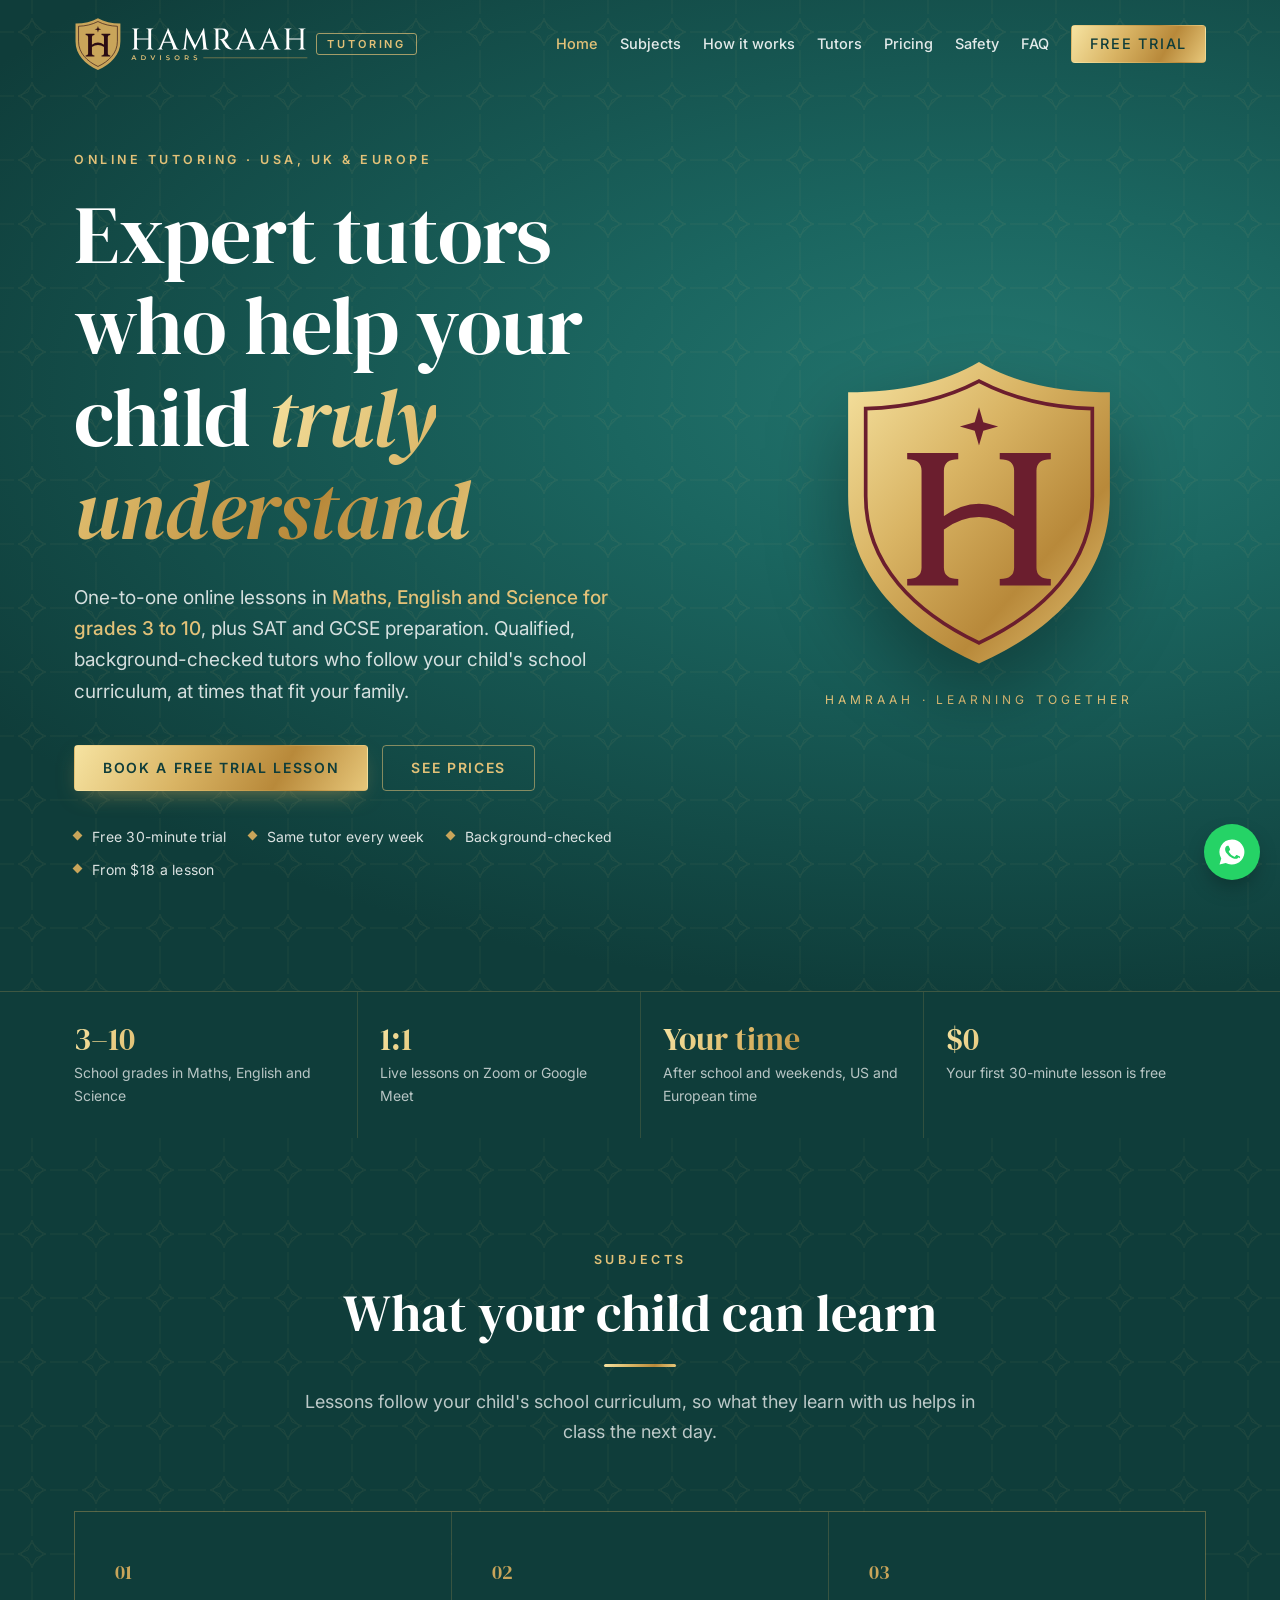
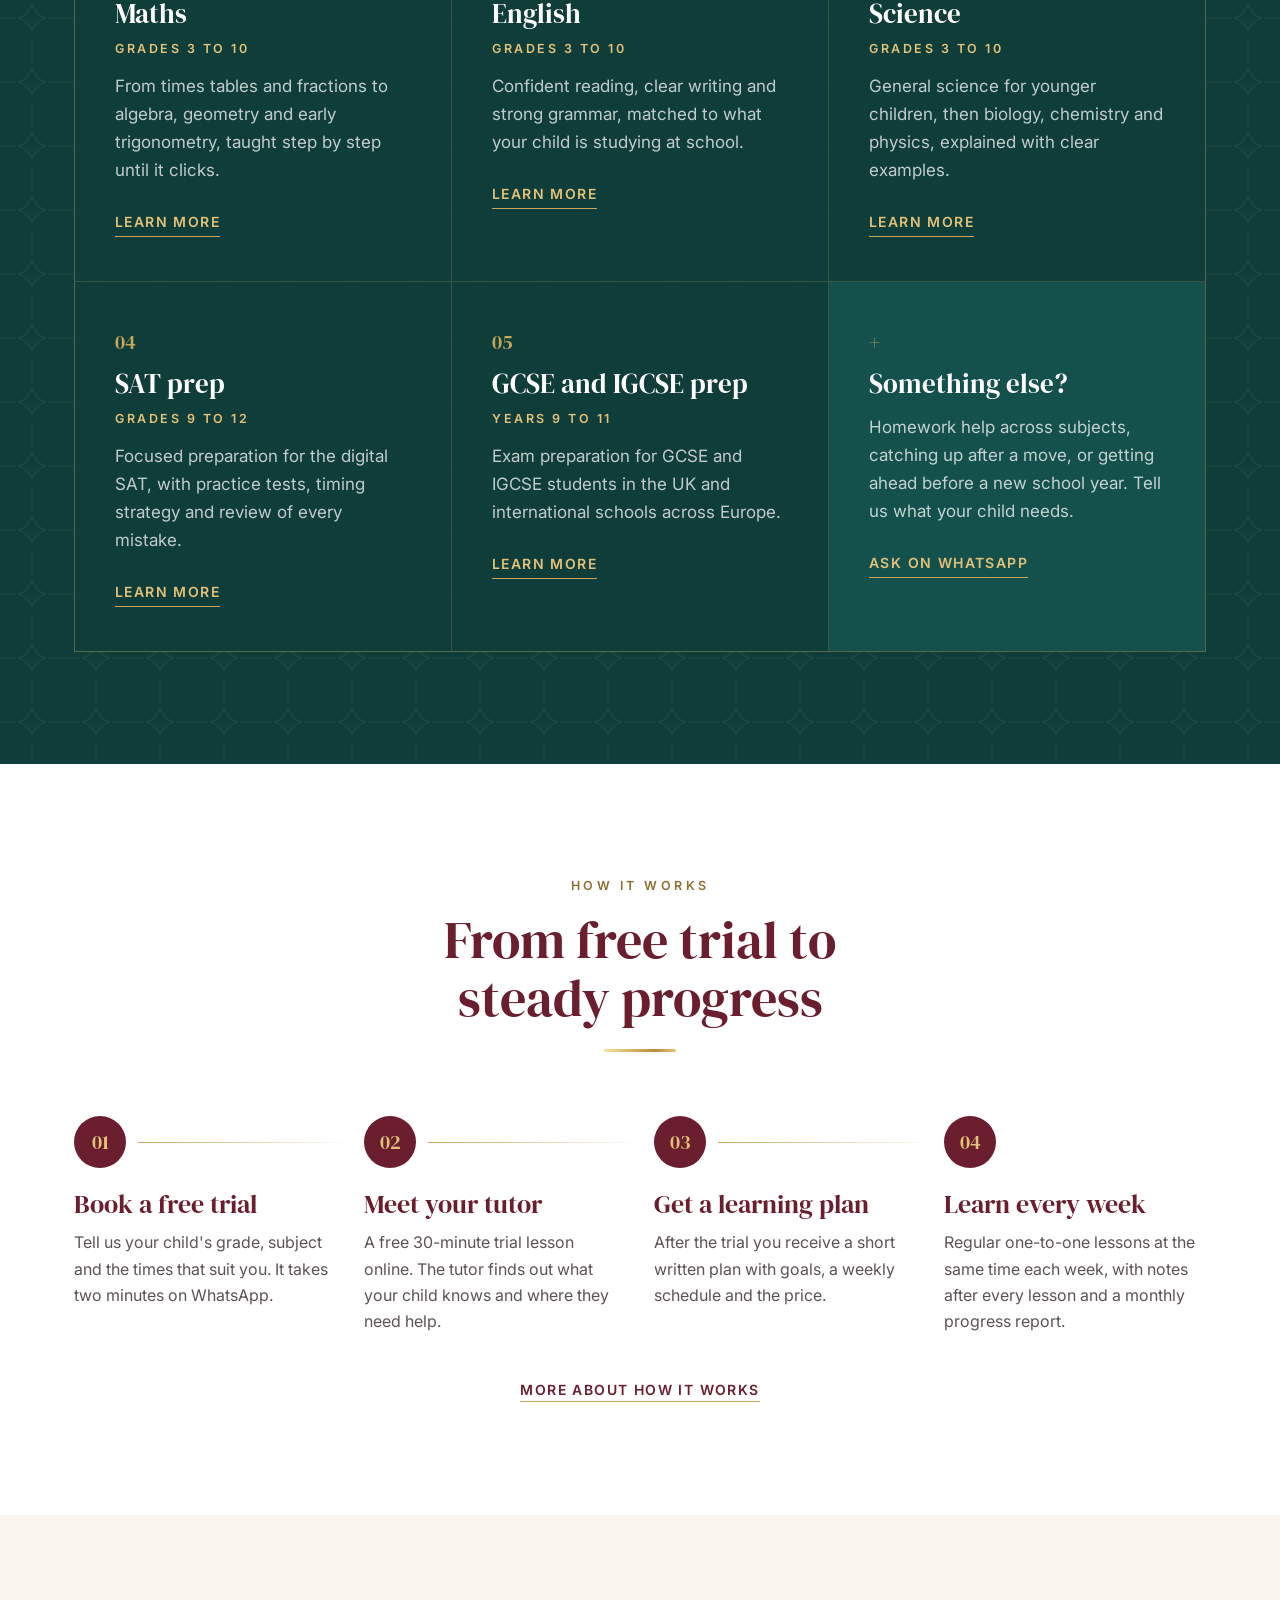
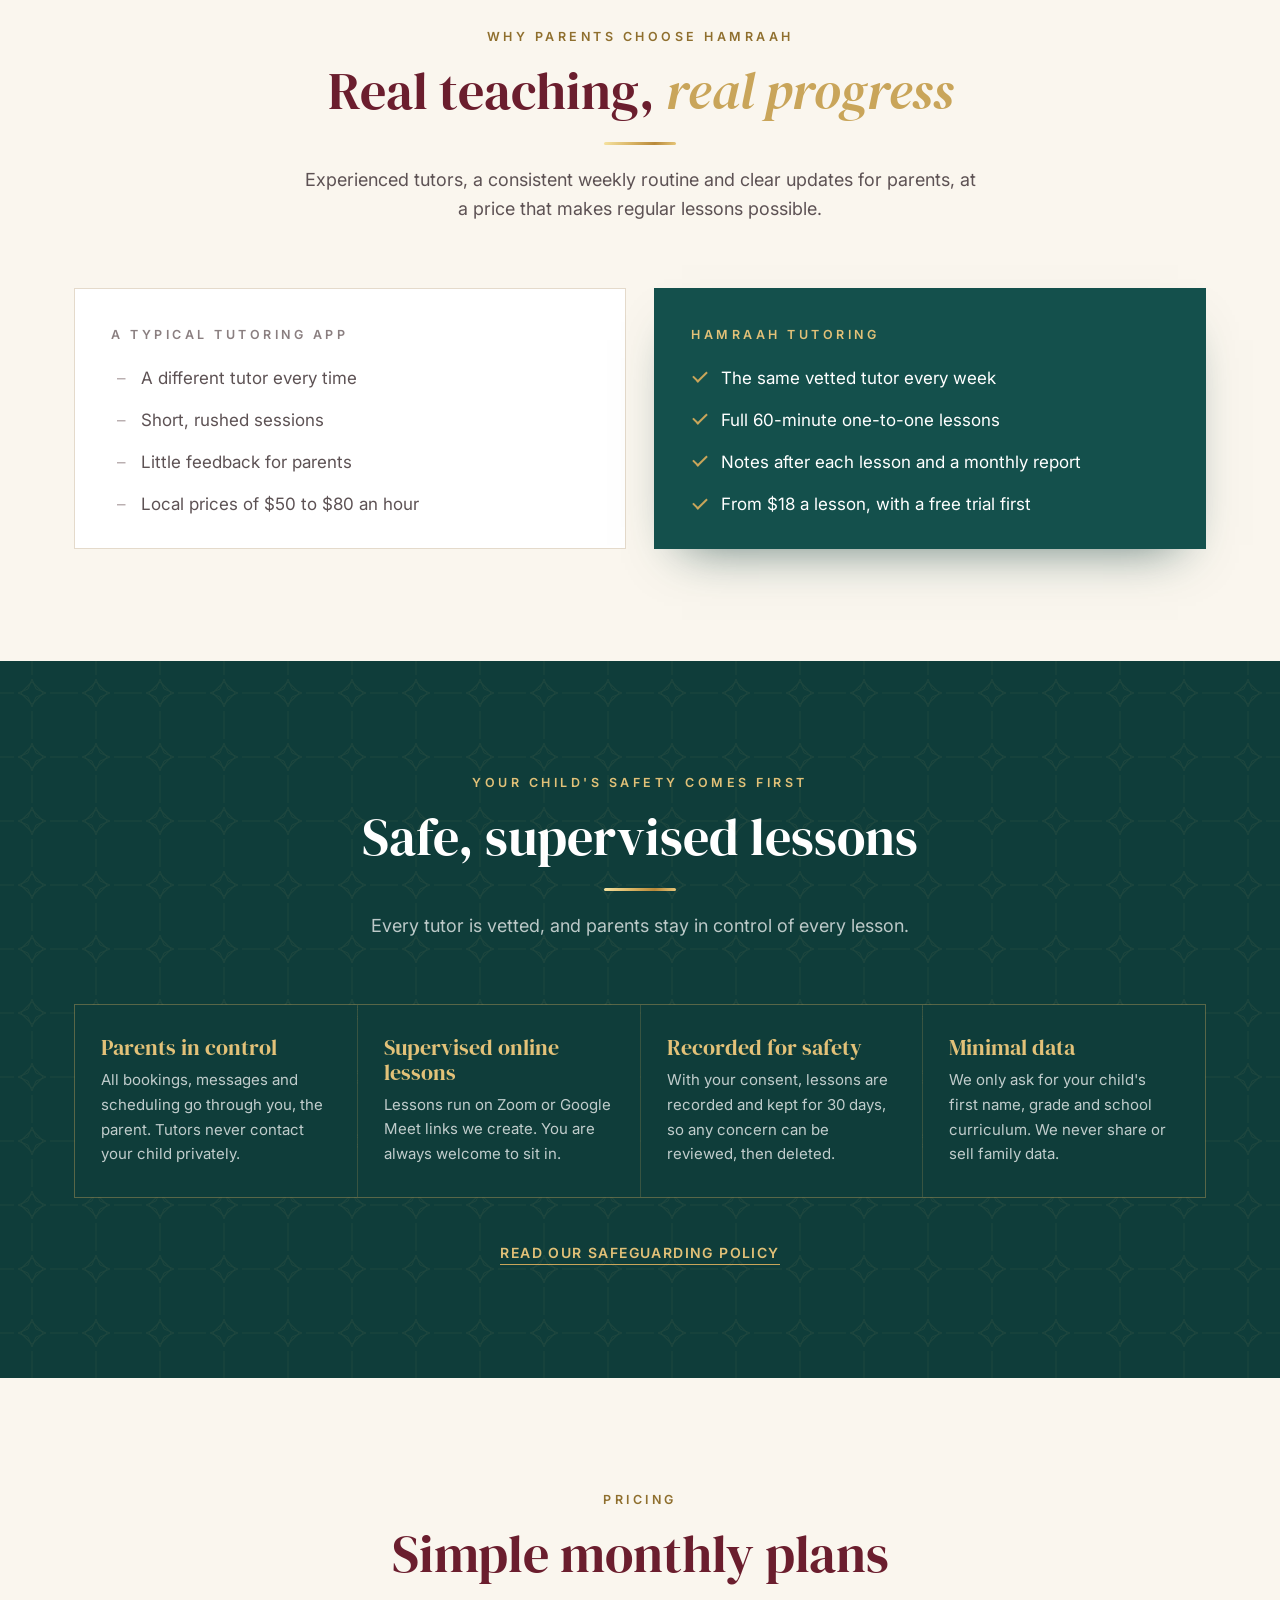
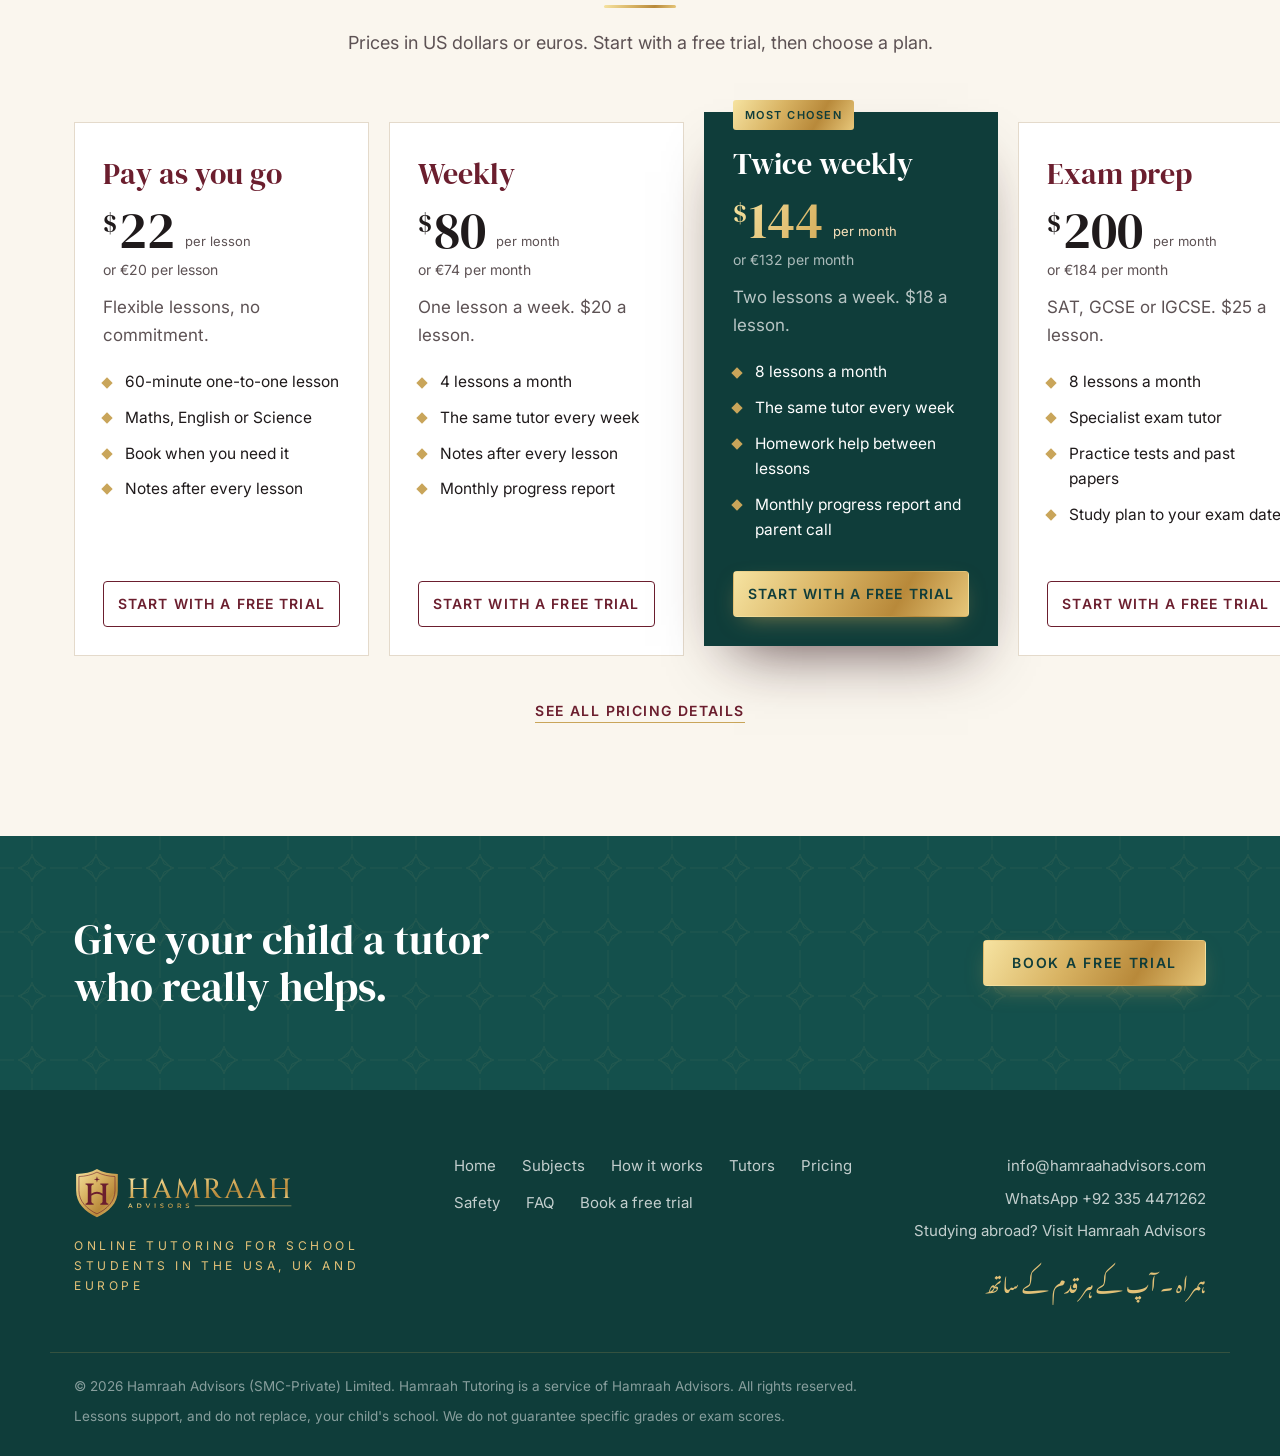
==== index.html @ 9ebbfc34 "Hamraah Tutoring website: first version Eight pages (home, subjects, how it works, tutors, pricing, " ====
<!doctype html>
<html lang="en">
<head>
  <meta charset="utf-8">
  <meta name="viewport" content="width=device-width, initial-scale=1">
  <title>Online Maths, English &amp; Science Tutors | Hamraah Tutoring</title>
  <meta name="description" content="One-to-one online tutoring for grades 3 to 10 in the USA, UK and Europe, plus SAT and GCSE prep. Vetted tutors, lessons in your time zone, free trial.">
  <link rel="canonical" href="https://tutoring.hamraahadvisors.com/">
  <meta name="robots" content="index, follow, max-image-preview:large">
  <meta name="theme-color" content="#0F3D3A">
  <link rel="icon" href="/assets/favicon.svg" type="image/svg+xml">
  <link rel="icon" href="/assets/favicon-32.png" sizes="32x32" type="image/png">
  <link rel="apple-touch-icon" href="/assets/apple-touch-icon.png">
  <meta property="og:type" content="website">
  <meta property="og:site_name" content="Hamraah Tutoring">
  <meta property="og:locale" content="en_US">
  <meta property="og:url" content="https://tutoring.hamraahadvisors.com/">
  <meta property="og:title" content="Online Maths, English &amp; Science Tutors | Hamraah Tutoring">
  <meta property="og:description" content="One-to-one online tutoring for grades 3 to 10 in the USA, UK and Europe, plus SAT and GCSE prep. Vetted tutors, lessons in your time zone, free trial.">
  <meta property="og:image" content="https://tutoring.hamraahadvisors.com/assets/og-image.jpg">
  <meta property="og:image:width" content="1200">
  <meta property="og:image:height" content="630">
  <meta property="og:image:alt" content="Hamraah crest and logo">
  <meta name="twitter:card" content="summary_large_image">
  <meta name="twitter:title" content="Online Maths, English &amp; Science Tutors | Hamraah Tutoring">
  <meta name="twitter:description" content="One-to-one online tutoring for grades 3 to 10 in the USA, UK and Europe, plus SAT and GCSE prep. Vetted tutors, lessons in your time zone, free trial.">
  <meta name="twitter:image" content="https://tutoring.hamraahadvisors.com/assets/og-image.jpg">
  <link rel="preconnect" href="https://fonts.googleapis.com">
  <link rel="preconnect" href="https://fonts.gstatic.com" crossorigin>
  <link href="https://fonts.googleapis.com/css2?family=DM+Serif+Display:ital@0;1&family=Inter:wght@400;500;600&family=Noto+Nastaliq+Urdu:wght@500&display=swap" rel="stylesheet">
  <link rel="stylesheet" href="/styles.css">
  <script type="application/ld+json">
{
 "@context": "https://schema.org",
 "@graph": [
  {
   "@type": "EducationalOrganization",
   "@id": "https://tutoring.hamraahadvisors.com/#organization",
   "name": "Hamraah Tutoring",
   "legalName": "Hamraah Advisors (SMC-Private) Limited",
   "url": "https://tutoring.hamraahadvisors.com/",
   "parentOrganization": {
    "@type": "EducationalOrganization",
    "name": "Hamraah Advisors",
    "url": "https://www.hamraahadvisors.com/"
   },
   "logo": "https://tutoring.hamraahadvisors.com/assets/logo/hamraah-crest-full-colour.png",
   "image": "https://tutoring.hamraahadvisors.com/assets/og-image.jpg",
   "email": "info@hamraahadvisors.com",
   "description": "Online one-to-one tutoring in Maths, English and Science for school students in the USA, UK and Europe, grades 3 to 10, plus SAT and GCSE preparation, with vetted tutors from Pakistan.",
   "areaServed": [
    {
     "@type": "Country",
     "name": "United States"
    },
    {
     "@type": "Country",
     "name": "United Kingdom"
    },
    {
     "@type": "Place",
     "name": "Europe"
    }
   ],
   "knowsAbout": [
    "Online tutoring",
    "Maths tutoring",
    "English tutoring",
    "Science tutoring",
    "SAT preparation",
    "GCSE preparation"
   ]
  },
  {
   "@type": "WebSite",
   "@id": "https://tutoring.hamraahadvisors.com/#website",
   "url": "https://tutoring.hamraahadvisors.com/",
   "name": "Hamraah Tutoring",
   "publisher": {
    "@id": "https://tutoring.hamraahadvisors.com/#organization"
   },
   "inLanguage": "en"
  }
 ]
}
  </script>
</head>
<body class="tutoring">
  <a class="skip" href="#main">Skip to content</a>
  <header class="site-header" id="top">
    <div class="wrap header-inner">
      <a class="brand" href="/" aria-label="Hamraah Tutoring home">
        <img class="brand-light" src="/assets/logo/hamraah-horizontal-full-colour.svg" alt="Hamraah" width="729" height="230">
        <img class="brand-dark" src="/assets/logo/hamraah-horizontal-reversed.svg" alt="" width="729" height="230" aria-hidden="true">
        <span class="sub-brand">Tutoring</span>
      </a>
      <button class="nav-toggle" aria-expanded="false" aria-controls="nav" aria-label="Open menu"><span></span><span></span><span></span></button>
      <nav class="nav" id="nav" aria-label="Main"><a href="/" aria-current="page">Home</a><a href="/subjects">Subjects</a><a href="/how-it-works">How it works</a><a href="/tutors">Tutors</a><a href="/pricing">Pricing</a><a href="/safeguarding">Safety</a><a href="/faq">FAQ</a><a class="btn btn-small" href="/book">Free trial</a></nav>
    </div>
  </header>
  <main id="main">
<section class="hero"><div class="pattern" aria-hidden="true"></div>
<div class="wrap hero-inner"><div class="hero-copy">
<p class="eyebrow">Online tutoring · USA, UK &amp; Europe</p>
<h1>Expert tutors who help your child <em>truly understand</em></h1>
<p class="lede">One-to-one online lessons in <strong>Maths, English and Science for grades 3 to 10</strong>, plus SAT and GCSE preparation. Qualified, background-checked tutors who follow your child's school curriculum, at times that fit your family.</p>
<div class="hero-cta"><a class="btn btn-gold" href="/book">Book a free trial lesson</a><a class="btn btn-ghost" href="/pricing">See prices</a></div>
<ul class="hero-badges"><li>Free 30-minute trial</li><li>Same tutor every week</li><li>Background-checked</li><li>From $18 a lesson</li></ul>
</div><div class="hero-mark" aria-hidden="true"><img src="/assets/logo/hamraah-crest-gold-foil.svg" alt="" width="500" height="500"><p class="tagline">Hamraah · learning together</p></div></div></section>
<section class="strip" aria-label="Highlights"><div class="wrap strip-inner">
<div><span class="num">3–10</span><span class="lbl">School grades in Maths, English and Science</span></div>
<div><span class="num">1:1</span><span class="lbl">Live lessons on Zoom or Google Meet</span></div>
<div><span class="num">Your time</span><span class="lbl">After school and weekends, US and European time</span></div>
<div><span class="num">$0</span><span class="lbl">Your first 30-minute lesson is free</span></div>
</div></section>
<section class="section dark"><div class="pattern" aria-hidden="true"></div><div class="wrap"><div class="section-head"><p class="eyebrow">Subjects</p><h2>What your child can learn</h2><span class="rule"></span><p class="sub">Lessons follow your child's school curriculum, so what they learn with us helps in class the next day.</p></div><div class="services three"><article class="service" id="maths"><span class="idx">01</span><h3>Maths</h3><p class="level">Grades 3 to 10</p><p class="svc-intro">From times tables and fractions to algebra, geometry and early trigonometry, taught step by step until it clicks.</p><a class="more" href="/subjects#maths">Learn more</a></article><article class="service" id="english"><span class="idx">02</span><h3>English</h3><p class="level">Grades 3 to 10</p><p class="svc-intro">Confident reading, clear writing and strong grammar, matched to what your child is studying at school.</p><a class="more" href="/subjects#english">Learn more</a></article><article class="service" id="science"><span class="idx">03</span><h3>Science</h3><p class="level">Grades 3 to 10</p><p class="svc-intro">General science for younger children, then biology, chemistry and physics, explained with clear examples.</p><a class="more" href="/subjects#science">Learn more</a></article><article class="service" id="sat"><span class="idx">04</span><h3>SAT prep</h3><p class="level">Grades 9 to 12</p><p class="svc-intro">Focused preparation for the digital SAT, with practice tests, timing strategy and review of every mistake.</p><a class="more" href="/subjects#sat">Learn more</a></article><article class="service" id="gcse"><span class="idx">05</span><h3>GCSE and IGCSE prep</h3><p class="level">Years 9 to 11</p><p class="svc-intro">Exam preparation for GCSE and IGCSE students in the UK and international schools across Europe.</p><a class="more" href="/subjects#gcse">Learn more</a></article><article class="service ask"><span class="idx">+</span><h3>Something else?</h3><p class="svc-intro">Homework help across subjects, catching up after a move, or getting ahead before a new school year. Tell us what your child needs.</p><a class="more" href="https://wa.me/923354471262" target="_blank" rel="noopener">Ask on WhatsApp</a></article></div></div></section>
<section class="section "><div class="wrap"><div class="section-head"><p class="eyebrow">How it works</p><h2>From free trial to steady progress</h2><span class="rule"></span></div><ol class="steps"><li><h3>Book a free trial</h3><p>Tell us your child&#x27;s grade, subject and the times that suit you. It takes two minutes on WhatsApp.</p></li><li><h3>Meet your tutor</h3><p>A free 30-minute trial lesson online. The tutor finds out what your child knows and where they need help.</p></li><li><h3>Get a learning plan</h3><p>After the trial you receive a short written plan with goals, a weekly schedule and the price.</p></li><li><h3>Learn every week</h3><p>Regular one-to-one lessons at the same time each week, with notes after every lesson and a monthly progress report.</p></li></ol><p class="center-link"><a href="/how-it-works">More about how it works</a></p></div></section>
<section class="section tint"><div class="wrap"><div class="section-head"><p class="eyebrow">Why parents choose Hamraah</p><h2>Real teaching, <em>real progress</em></h2><span class="rule"></span><p class="sub">Experienced tutors, a consistent weekly routine and clear updates for parents, at a price that makes regular lessons possible.</p></div><div class="compare">
  <div class="compare-col them"><p class="kicker">A typical tutoring app</p><ul>
    <li>A different tutor every time</li>
    <li>Short, rushed sessions</li>
    <li>Little feedback for parents</li>
    <li>Local prices of $50 to $80 an hour</li></ul></div>
  <div class="compare-col us"><p class="kicker">Hamraah Tutoring</p><ul>
    <li>The same vetted tutor every week</li>
    <li>Full 60-minute one-to-one lessons</li>
    <li>Notes after each lesson and a monthly report</li>
    <li>From $18 a lesson, with a free trial first</li></ul></div>
</div></div></section>
<section class="section dark"><div class="pattern" aria-hidden="true"></div><div class="wrap"><div class="section-head"><p class="eyebrow">Your child's safety comes first</p><h2>Safe, supervised lessons</h2><span class="rule"></span><p class="sub">Every tutor is vetted, and parents stay in control of every lesson.</p></div><div class="promises"><div><h3>Parents in control</h3><p>All bookings, messages and scheduling go through you, the parent. Tutors never contact your child privately.</p></div><div><h3>Supervised online lessons</h3><p>Lessons run on Zoom or Google Meet links we create. You are always welcome to sit in.</p></div><div><h3>Recorded for safety</h3><p>With your consent, lessons are recorded and kept for 30 days, so any concern can be reviewed, then deleted.</p></div><div><h3>Minimal data</h3><p>We only ask for your child&#x27;s first name, grade and school curriculum. We never share or sell family data.</p></div></div><p class="center-link"><a href="/safeguarding">Read our safeguarding policy</a></p></div></section>
<section class="section tint"><div class="wrap"><div class="section-head"><p class="eyebrow">Pricing</p><h2>Simple monthly plans</h2><span class="rule"></span><p class="sub">Prices in US dollars or euros. Start with a free trial, then choose a plan.</p></div><div class="packages"><article class="pkg"><h3>Pay as you go</h3><p class="amount"><span class="cur">$</span>22<span class="per">per lesson</span></p><p class="eur">or €20 per lesson</p><p class="pkg-lede">Flexible lessons, no commitment.</p><ul><li>60-minute one-to-one lesson</li><li>Maths, English or Science</li><li>Book when you need it</li><li>Notes after every lesson</li></ul><a class="btn btn-outline" href="/book?plan=Pay+as+you+go">Start with a free trial</a></article><article class="pkg"><h3>Weekly</h3><p class="amount"><span class="cur">$</span>80<span class="per">per month</span></p><p class="eur">or €74 per month</p><p class="pkg-lede">One lesson a week. $20 a lesson.</p><ul><li>4 lessons a month</li><li>The same tutor every week</li><li>Notes after every lesson</li><li>Monthly progress report</li></ul><a class="btn btn-outline" href="/book?plan=Weekly">Start with a free trial</a></article><article class="pkg featured"><span class="badge">Most chosen</span><h3>Twice weekly</h3><p class="amount"><span class="cur">$</span>144<span class="per">per month</span></p><p class="eur">or €132 per month</p><p class="pkg-lede">Two lessons a week. $18 a lesson.</p><ul><li>8 lessons a month</li><li>The same tutor every week</li><li>Homework help between lessons</li><li>Monthly progress report and parent call</li></ul><a class="btn btn-gold" href="/book?plan=Twice+weekly">Start with a free trial</a></article><article class="pkg"><h3>Exam prep</h3><p class="amount"><span class="cur">$</span>200<span class="per">per month</span></p><p class="eur">or €184 per month</p><p class="pkg-lede">SAT, GCSE or IGCSE. $25 a lesson.</p><ul><li>8 lessons a month</li><li>Specialist exam tutor</li><li>Practice tests and past papers</li><li>Study plan to your exam date</li></ul><a class="btn btn-outline" href="/book?plan=Exam+prep">Start with a free trial</a></article></div><p class="center-link"><a href="/pricing">See all pricing details</a></p></div></section>
<section class="band"><div class="pattern" aria-hidden="true"></div>
<div class="wrap band-inner"><h2>Give your child a tutor who really helps.</h2><a class="btn btn-gold" href="/book">Book a free trial</a></div></section>
  </main>
  <footer class="site-footer">
    <div class="wrap footer-inner">
      <div class="footer-brand">
        <img src="/assets/logo/hamraah-horizontal-gold-foil.svg" alt="Hamraah" width="729" height="230">
        <p>Online tutoring for school students in the USA, UK and Europe</p>
      </div>
      <nav class="footer-nav" aria-label="Footer"><a href="/" aria-current="page">Home</a><a href="/subjects">Subjects</a><a href="/how-it-works">How it works</a><a href="/tutors">Tutors</a><a href="/pricing">Pricing</a><a href="/safeguarding">Safety</a><a href="/faq">FAQ</a><a href="/book">Book a free trial</a></nav>
      <div class="footer-contact">
        <a href="mailto:info@hamraahadvisors.com">info@hamraahadvisors.com</a>
        <a href="https://wa.me/923354471262" target="_blank" rel="noopener">WhatsApp +92 335 4471262</a>
        <a href="https://www.hamraahadvisors.com/">Studying abroad? Visit Hamraah Advisors</a>
        <p class="urdu" lang="ur" dir="rtl">ہمراہ ۔ آپ کے ہر قدم کے ساتھ</p>
      </div>
    </div>
    <div class="wrap legal">
      <p>© 2026 Hamraah Advisors (SMC-Private) Limited. Hamraah Tutoring is a service of Hamraah Advisors. All rights reserved.</p>
      <p>Lessons support, and do not replace, your child's school. We do not guarantee specific grades or exam scores.</p>
    </div>
  </footer>
  <a class="wa-float" href="https://wa.me/923354471262" target="_blank" rel="noopener" aria-label="Chat with Hamraah Tutoring on WhatsApp"><svg viewBox="0 0 24 24" aria-hidden="true"><path d="M12 2a10 10 0 0 0-8.6 15.1L2 22l5-1.3A10 10 0 1 0 12 2zm5.3 14.1c-.2.6-1.3 1.2-1.8 1.3-.5 0-1 .2-3.3-.7a11.6 11.6 0 0 1-4.6-4c-.4-.5-1.1-1.6-1.1-3s.7-2 1-2.3a1 1 0 0 1 .8-.4h.6c.2 0 .4 0 .6.5l.9 2.1c.1.2.1.4 0 .6l-.4.6-.4.5c-.1.1-.3.3-.1.6a8.7 8.7 0 0 0 4.3 3.8c.3.1.5.1.6-.1l.9-1.1c.2-.3.4-.2.6-.1l2 1c.3.1.5.2.5.3a2.4 2.4 0 0 1-.1 1.3z"/></svg></a>
  <script src="/main.js" defer></script>
</body>
</html>
---- styles.css ----
/* Generated by _build/build.py from brand.css + tutoring.css. Do not edit here. */
:root {
  --maroon: #6B1E2E;
  --maroon-2: #5a1826;
  --deep: #2A0C13;
  --gold: #C9A55A;
  --gold-deep: #8F6F2E;
  --gold-light: #E2C178;
  --foil: linear-gradient(120deg, #F6E3A1 0%, #D9B464 38%, #B8893A 70%, #E7C77A 100%);
  --ivory: #FAF6EE;
  --sand: #F3ECE0;
  --ink: #1F1A1B;
  --muted: #5d5254;
  --line: #E4DACB;
  --serif: "DM Serif Display", Georgia, "Times New Roman", serif;
  --sans: "Inter", system-ui, -apple-system, "Segoe UI", Roboto, sans-serif;
  --wrap: 1180px;
  --radius: 4px;
}

*, *::before, *::after { box-sizing: border-box; }
html { scroll-behavior: smooth; scroll-padding-top: 88px; }
body {
  margin: 0;
  font-family: var(--sans);
  font-size: 17px;
  line-height: 1.65;
  color: var(--ink);
  background: #fff;
  -webkit-font-smoothing: antialiased;
}
img { max-width: 100%; height: auto; display: block; }
a { color: inherit; }
h1, h2, h3 { font-family: var(--serif); font-weight: 400; line-height: 1.12; margin: 0; }
h1 em, h2 em { font-style: italic; color: var(--gold); }
p { margin: 0; }

.wrap { max-width: var(--wrap); margin: 0 auto; padding: 0 24px; }
.skip { position: absolute; left: -999px; top: 8px; background: var(--gold); color: var(--deep); padding: 8px 14px; z-index: 100; }
.skip:focus { left: 8px; }

.eyebrow, .kicker {
  font-size: 12.5px; font-weight: 600; letter-spacing: .28em; text-transform: uppercase;
  color: var(--gold-deep);
}
.rule { display: block; width: 72px; height: 3px; background: var(--foil); margin-top: 22px; border-radius: 2px; }

/* Buttons */
.btn {
  display: inline-flex; align-items: center; justify-content: center;
  padding: 15px 28px; border-radius: var(--radius);
  font: 600 14px/1 var(--sans); letter-spacing: .12em; text-transform: uppercase;
  text-decoration: none; border: 1px solid transparent; cursor: pointer;
  transition: transform .2s ease, box-shadow .2s ease, background .2s ease, color .2s ease;
}
.btn:hover { transform: translateY(-1px); }
.btn-gold { background: var(--foil); color: var(--deep); box-shadow: 0 8px 24px -10px rgba(201,165,90,.7); }
.btn-gold:hover { box-shadow: 0 12px 28px -10px rgba(201,165,90,.9); }
.btn-ghost { border-color: rgba(226,193,120,.55); color: var(--gold-light); }
.btn-ghost:hover { background: rgba(226,193,120,.1); }
.btn-maroon { background: var(--maroon); color: #fff; }
.btn-maroon:hover { background: var(--deep); }
.btn-small { padding: 11px 18px; font-size: 12px; background: var(--maroon); color: #fff !important; }
.btn-small:hover { background: var(--deep); }

/* Header */
.site-header {
  position: fixed; inset: 0 0 auto; z-index: 50;
  transition: background .3s ease, box-shadow .3s ease;
}
.header-inner { display: flex; align-items: center; justify-content: space-between; height: 88px; }
.brand { display: block; margin-left: -18px; }
.brand img { height: 84px; width: auto; }
.brand-light { display: none !important; }
.site-header.scrolled { background: rgba(255,255,255,.96); backdrop-filter: blur(8px); box-shadow: 0 1px 0 var(--line); }
.site-header.scrolled .brand-light { display: block !important; }
.site-header.scrolled .brand-dark { display: none; }
.nav { display: flex; align-items: center; gap: 30px; }
.nav a { text-decoration: none; font-size: 14.5px; font-weight: 500; color: rgba(255,255,255,.88); transition: color .2s; }
.nav a:not(.btn):hover { color: var(--gold-light); }
.site-header.scrolled .nav a:not(.btn) { color: var(--ink); }
.site-header.scrolled .nav a:not(.btn):hover { color: var(--maroon); }
.nav .btn-small { background: var(--foil); color: var(--deep) !important; }
.site-header.scrolled .nav .btn-small { background: var(--maroon); color: #fff !important; }

.nav-toggle { display: none; background: none; border: 0; padding: 10px; cursor: pointer; }
.nav-toggle span { display: block; width: 24px; height: 2px; background: #fff; margin: 5px 0; transition: transform .25s, opacity .25s; }
.site-header.scrolled .nav-toggle span { background: var(--ink); }

/* Pattern (eight-point star lattice) */
.pattern {
  position: absolute; inset: 0; pointer-events: none; opacity: .07;
  background-image: url("data:image/svg+xml,%3Csvg xmlns='http://www.w3.org/2000/svg' width='64' height='64' viewBox='0 0 64 64'%3E%3Cg fill='none' stroke='%23E2C178' stroke-width='1'%3E%3Cpath d='M32 18l4 10 10 4-10 4-4 10-4-10-10-4 10-4z'/%3E%3Crect x='24' y='24' width='16' height='16' transform='rotate(45 32 32)'/%3E%3Cpath d='M0 32h14M50 32h14M32 0v14M32 50v14'/%3E%3C/g%3E%3C/svg%3E");
}

/* Hero */
.hero {
  position: relative; overflow: hidden; color: #fff;
  background: radial-gradient(1200px 600px at 78% 40%, #7d2537 0%, var(--maroon) 35%, var(--deep) 100%);
  padding: 150px 0 110px;
}
.hero-inner { position: relative; display: grid; grid-template-columns: 1.25fr .9fr; gap: 48px; align-items: center; }
.hero .eyebrow { color: var(--gold-light); }
.hero h1 { font-size: clamp(44px, 6.4vw, 82px); margin: 18px 0 26px; letter-spacing: -.01em; }
.hero h1 em { background: var(--foil); -webkit-background-clip: text; background-clip: text; color: transparent; padding-right: .06em; }
.lede { font-size: 19px; color: rgba(255,255,255,.82); max-width: 560px; }
.lede strong { color: var(--gold-light); font-weight: 500; }
.hero-cta { display: flex; flex-wrap: wrap; gap: 14px; margin-top: 38px; }
.hero-mark { display: flex; flex-direction: column; align-items: center; }
.hero-mark img { width: min(380px, 100%); filter: drop-shadow(0 30px 40px rgba(0,0,0,.35)); }
.tagline { margin-top: -12px; font-size: 12px; letter-spacing: .34em; text-transform: uppercase; color: var(--gold-light); text-align: center; }

/* Strip */
.strip { background: var(--deep); color: #fff; border-top: 1px solid rgba(201,165,90,.25); }
.strip-inner { display: grid; grid-template-columns: repeat(4, 1fr); }
.strip-inner > div { padding: 30px 22px; display: flex; flex-direction: column; gap: 4px; border-left: 1px solid rgba(201,165,90,.18); }
.strip-inner > div:first-child { border-left: 0; padding-left: 0; }
.num { font-family: var(--serif); font-size: 32px; line-height: 1.1; background: var(--foil); -webkit-background-clip: text; background-clip: text; color: transparent; }
.lbl { font-size: 14px; color: rgba(255,255,255,.7); }

/* Sections */
.section { position: relative; padding: 112px 0; }
.section.tint { background: var(--ivory); }
.section.dark { background: var(--deep); color: #fff; overflow: hidden; }
.section-head { text-align: center; max-width: 760px; margin: 0 auto 64px; display: flex; flex-direction: column; align-items: center; }
.section-head h2 { font-size: clamp(34px, 4.4vw, 52px); margin-top: 14px; color: var(--maroon); }
.section.dark .section-head h2 { color: #fff; }
.section.dark .eyebrow { color: var(--gold-light); }
.section-head.left { text-align: left; align-items: flex-start; margin: 0 0 28px; }

/* About */
.about-grid { display: grid; grid-template-columns: 1fr 1fr; gap: 64px; }
.mv { border-top: 3px solid var(--maroon); padding-top: 28px; }
.mv h3 { font-size: clamp(26px, 2.8vw, 34px); color: var(--maroon); margin: 14px 0 16px; }
.mv p:last-child { color: var(--muted); }

/* Services */
.services { position: relative; display: grid; grid-template-columns: repeat(2, 1fr); gap: 1px; background: rgba(201,165,90,.22); border: 1px solid rgba(201,165,90,.22); }
.service { background: var(--deep); padding: 44px 40px; transition: background .3s ease; }
.service:hover { background: #331019; }
.service .idx { font-family: var(--serif); color: var(--gold); font-size: 20px; }
.service h3 { font-size: 30px; margin: 10px 0 14px; }
.service p { color: rgba(255,255,255,.74); }
.service ul { list-style: none; padding: 0; margin: 22px 0 0; display: grid; gap: 10px; }
.service li { position: relative; padding-left: 22px; font-size: 15px; color: rgba(255,255,255,.88); }
.service li::before { content: ""; position: absolute; left: 0; top: .62em; width: 8px; height: 8px; background: var(--gold); transform: rotate(45deg); }

/* Audience */
.audience { display: grid; grid-template-columns: repeat(3, 1fr); gap: 40px; }
.audience article { border-top: 3px solid var(--maroon); padding-top: 26px; }
.audience .idx { font-size: 13px; font-weight: 600; letter-spacing: .2em; color: var(--gold); }
.audience h3 { font-family: var(--sans); font-weight: 600; font-size: 22px; color: var(--maroon); margin: 10px 0 12px; line-height: 1.3; }
.audience p { color: var(--muted); }

/* Steps */
.steps { list-style: none; padding: 0; margin: 0; display: grid; grid-template-columns: repeat(4, 1fr); gap: 28px; counter-reset: s; }
.steps li { position: relative; padding-top: 74px; counter-increment: s; }
.steps li::before {
  content: counter(s, decimal-leading-zero);
  position: absolute; top: 0; left: 0; width: 52px; height: 52px; border-radius: 50%;
  display: grid; place-items: center; font-family: var(--serif); font-size: 20px;
  color: var(--gold-light); background: var(--maroon);
}
.steps li:not(:last-child)::after { content: ""; position: absolute; top: 26px; left: 64px; right: -16px; height: 1px; background: linear-gradient(90deg, var(--gold), transparent); }
.steps h3 { font-size: 26px; color: var(--maroon); margin-bottom: 10px; }
.steps p { color: var(--muted); font-size: 16px; }
.values { margin-top: 80px; display: grid; grid-template-columns: repeat(3, 1fr); background: #fff; border: 1px solid var(--line); }
.values > div { padding: 34px 32px; border-left: 1px solid var(--line); }
.values > div:first-child { border-left: 0; }
.values h4 { margin: 0 0 8px; font-size: 13px; letter-spacing: .26em; text-transform: uppercase; color: var(--gold-deep); }
.values p { color: var(--muted); font-size: 16px; }

/* Band */
.band { position: relative; overflow: hidden; background: var(--maroon); color: #fff; padding: 80px 0; }
.band-inner { position: relative; display: flex; align-items: center; justify-content: space-between; gap: 32px; }
.band h2 { font-size: clamp(28px, 3.4vw, 42px); max-width: 720px; }

/* Contact */
.contact-grid { display: grid; grid-template-columns: 1fr 1.1fr; gap: 72px; align-items: start; }
.contact-grid .section-head h2 { color: var(--maroon); }
.contact-lede { color: var(--muted); margin-bottom: 30px; }
.contact-list { list-style: none; padding: 0; margin: 0; display: grid; gap: 16px; }
.contact-list li { display: flex; align-items: center; gap: 16px; font-size: 17px; }
.contact-list a { text-decoration: none; }
.contact-list a:hover { color: var(--maroon); text-decoration: underline; text-underline-offset: 3px; }
.ico { flex: none; width: 44px; height: 44px; border-radius: 50%; background: var(--maroon); display: grid; place-items: center; }
.ico svg { width: 20px; height: 20px; fill: #fff; }
.hours { margin-top: 26px; font-size: 14.5px; color: var(--muted); }

.form { background: var(--ivory); border: 1px solid var(--line); border-top: 3px solid var(--maroon); padding: 40px; display: grid; gap: 18px; }
.form label { display: grid; gap: 7px; font-size: 13px; font-weight: 600; letter-spacing: .06em; color: var(--ink); }
.form input, .form select, .form textarea {
  width: 100%; font: 400 16px/1.4 var(--sans); color: var(--ink);
  padding: 13px 14px; background: #fff; border: 1px solid #d9cdbb; border-radius: var(--radius);
  transition: border-color .2s, box-shadow .2s;
}
.form textarea { resize: vertical; }
.form input:focus, .form select:focus, .form textarea:focus { outline: none; border-color: var(--gold); box-shadow: 0 0 0 3px rgba(201,165,90,.25); }
.form .invalid { border-color: #B3261E; }
.row2 { display: grid; grid-template-columns: 1fr 1fr; gap: 18px; }
.form .btn { justify-self: start; }
.form-note { font-size: 13.5px; color: var(--muted); }

/* Footer */
.site-footer { background: var(--deep); color: rgba(255,255,255,.75); padding: 64px 0 28px; }
.footer-inner { display: grid; grid-template-columns: 1.2fr 1fr 1fr; gap: 40px; align-items: center; padding-bottom: 36px; border-bottom: 1px solid rgba(201,165,90,.2); }
.footer-brand img { height: 78px; width: auto; margin-left: -16px; }
.footer-brand p { font-size: 12px; letter-spacing: .3em; text-transform: uppercase; color: var(--gold-light); margin-top: 4px; }
.footer-nav { display: flex; flex-wrap: wrap; gap: 12px 26px; }
.footer-nav a { text-decoration: none; font-size: 15px; }
.footer-nav a:hover { color: var(--gold-light); }
.urdu { font-family: "Noto Nastaliq Urdu", serif; font-size: 20px; line-height: 2.4; padding-bottom: 12px; color: var(--gold-light); text-align: right; }
.legal { display: flex; flex-wrap: wrap; justify-content: space-between; gap: 8px 24px; padding-top: 22px; font-size: 13.5px; color: rgba(255,255,255,.5); }

/* Reveal */
.reveal { opacity: 0; transform: translateY(18px); transition: opacity .7s ease, transform .7s ease; }
.reveal.in { opacity: 1; transform: none; }
@media (prefers-reduced-motion: reduce) {
  html { scroll-behavior: auto; }
  .reveal { opacity: 1; transform: none; transition: none; }
}

/* Responsive */
@media (max-width: 980px) {
  .hero-inner { grid-template-columns: 1fr; }
  .hero-mark { order: -1; }
  .hero-inner { gap: 20px; }
  .hero-mark img { width: 150px; }
  .hero-mark .tagline { display: none; }
  .hero { padding-top: 120px; }
  .strip-inner { grid-template-columns: repeat(2, 1fr); }
  .strip-inner > div:nth-child(3) { border-left: 0; padding-left: 0; }
  .strip-inner > div { border-top: 1px solid rgba(201,165,90,.12); }
  .services { grid-template-columns: 1fr; }
  .audience, .about-grid { grid-template-columns: 1fr; gap: 44px; }
  .steps { grid-template-columns: 1fr 1fr; row-gap: 48px; }
  .steps li:nth-child(2)::after { display: none; }
  .contact-grid { grid-template-columns: 1fr; gap: 48px; }
  .footer-inner { grid-template-columns: 1fr; }
  .urdu { text-align: left; }
}
@media (max-width: 860px) {
  .nav-toggle { display: block; }
  .nav {
    position: fixed; top: 88px; left: 0; right: 0; flex-direction: column; align-items: stretch; gap: 0;
    background: #fff; padding: 8px 24px 24px; box-shadow: 0 16px 30px -12px rgba(0,0,0,.2);
    transform: translateY(-12px); opacity: 0; visibility: hidden; transition: all .25s ease;
  }
  .nav a:not(.btn) { color: var(--ink) !important; padding: 14px 0; border-bottom: 1px solid var(--line); }
  .nav .btn-small { margin-top: 16px; background: var(--maroon) !important; color: #fff !important; padding: 15px; }
  .site-header.open { background: #fff; }
  .site-header.open .brand-light { display: block !important; }
  .site-header.open .brand-dark { display: none; }
  .site-header.open .nav { transform: none; opacity: 1; visibility: visible; }
  .site-header.open .nav-toggle span { background: var(--ink); }
  .site-header.open .nav-toggle span:nth-child(1) { transform: translateY(7px) rotate(45deg); }
  .site-header.open .nav-toggle span:nth-child(2) { opacity: 0; }
  .site-header.open .nav-toggle span:nth-child(3) { transform: translateY(-7px) rotate(-45deg); }
}
@media (max-width: 600px) {
  body { font-size: 16px; }
  .wrap { padding: 0 16px; }
  .header-inner { height: 72px; }
  .nav { top: 72px; }
  .brand img { height: 64px; margin-left: 2px; }
  .section { padding: 80px 0; }
  .section-head { margin-bottom: 44px; }
  .hero { padding: 104px 0 80px; }
  .hero-cta .btn { flex: 1 1 100%; }
  .strip-inner > div { padding: 22px 12px 22px 14px; }
  .num { font-size: 26px; }
  .service { padding: 34px 24px; }
  .steps { grid-template-columns: 1fr; }
  .steps li::after { display: none; }
  .values { grid-template-columns: 1fr; }
  .values > div { border-left: 0; border-top: 1px solid var(--line); }
  .values > div:first-child { border-top: 0; }
  .band-inner { flex-direction: column; align-items: flex-start; }
  .form { padding: 26px 20px; }
  .row2 { grid-template-columns: 1fr; }
  .form .btn { justify-self: stretch; }
}

/* ===== Study-abroad edition ===== */
.sub { margin-top: 20px; color: var(--muted); font-size: 18px; max-width: 680px; }
.section.dark .sub { color: rgba(255,255,255,.72); }
.sub.left { margin-left: 0; }
.wrap.narrow { max-width: 860px; }
.center-note { text-align: center; color: var(--muted); font-size: 15px; margin-top: 36px; }

.hero-badges { list-style: none; padding: 0; margin: 34px 0 0; display: flex; flex-wrap: wrap; gap: 10px 22px; }
.hero-badges li { position: relative; padding-left: 18px; font-size: 14px; color: rgba(255,255,255,.85); letter-spacing: .02em; }
.hero-badges li::before { content: ""; position: absolute; left: 0; top: .5em; width: 7px; height: 7px; background: var(--gold); transform: rotate(45deg); }

/* Compare */
.compare { display: grid; grid-template-columns: 1fr 1fr; gap: 28px; }
.compare-col { padding: 36px 36px 30px; border: 1px solid var(--line); }
.compare-col ul { list-style: none; padding: 0; margin: 18px 0 0; display: grid; gap: 14px; }
.compare-col li { position: relative; padding-left: 30px; }
.compare-col.them { background: #fff; color: var(--muted); }
.compare-col.them .kicker { color: #8a7f80; }
.compare-col.them li::before { content: "–"; position: absolute; left: 6px; color: #b5a9aa; }
.compare-col.us { background: var(--maroon); border-color: var(--maroon); color: #fff; box-shadow: 0 24px 50px -28px rgba(107,30,46,.7); }
.compare-col.us .kicker { color: var(--gold-light); }
.compare-col.us li::before { content: ""; position: absolute; left: 2px; top: .45em; width: 14px; height: 8px; border-left: 2px solid var(--gold); border-bottom: 2px solid var(--gold); transform: rotate(-45deg); }

/* Journey */
.journey { list-style: none; padding: 0; margin: 0; display: grid; grid-template-columns: repeat(4, 1fr); gap: 20px; counter-reset: j; }
.journey li { counter-increment: j; background: #fff; border: 1px solid var(--line); border-top: 3px solid var(--maroon); padding: 26px 24px 24px; transition: transform .25s, box-shadow .25s; }
.journey li:hover { transform: translateY(-3px); box-shadow: 0 18px 36px -24px rgba(42,12,19,.35); }
.journey li::before { content: counter(j, decimal-leading-zero); display: block; font-family: var(--serif); font-size: 34px; line-height: 1; background: var(--foil); -webkit-background-clip: text; background-clip: text; color: transparent; margin-bottom: 14px; }
.journey h3 { font-family: var(--sans); font-weight: 600; font-size: 18px; color: var(--maroon); line-height: 1.3; margin-bottom: 6px; }
.journey p { color: var(--muted); font-size: 15px; }

/* Services: three columns + note */
.services.three { grid-template-columns: repeat(3, 1fr); }
.service h3 { font-size: 27px; }
.service .note { margin-top: 18px; font-size: 13.5px; color: var(--gold-light); border-left: 2px solid var(--gold); padding-left: 12px; }
.service .note strong { color: #fff; font-weight: 600; }

/* Experts */
.experts { display: grid; grid-template-columns: repeat(4, 1fr); gap: 22px; }
.expert { text-align: center; border: 1px solid var(--line); padding: 34px 22px 26px; display: flex; flex-direction: column; align-items: center; background: #fff; transition: box-shadow .25s, transform .25s; }
.expert:hover { transform: translateY(-3px); box-shadow: 0 22px 40px -26px rgba(42,12,19,.4); }
.avatar { width: 92px; height: 92px; border-radius: 50%; display: grid; place-items: center; background: radial-gradient(circle at 30% 25%, #7d2537, var(--deep)); box-shadow: 0 0 0 4px #fff, 0 0 0 5px var(--gold); margin-bottom: 20px; }
.avatar svg { width: 40px; height: 40px; fill: var(--gold-light); }
.expert h3 { font-family: var(--sans); font-weight: 600; font-size: 18px; color: var(--maroon); line-height: 1.3; }
.expert .tags { font-size: 14px; color: var(--muted); margin: 8px 0 12px; }
.verified { font-size: 12px; font-weight: 600; letter-spacing: .12em; text-transform: uppercase; color: var(--gold-deep); display: inline-flex; align-items: center; gap: 6px; margin-bottom: 20px; }
.verified::before { content: ""; width: 14px; height: 14px; border-radius: 50%; background: var(--gold) url("data:image/svg+xml,%3Csvg xmlns='http://www.w3.org/2000/svg' viewBox='0 0 24 24'%3E%3Cpath d='M9 16.2 4.8 12l-1.4 1.4L9 19 21 7l-1.4-1.4z' fill='%232A0C13'/%3E%3C/svg%3E") center/10px no-repeat; }
.expert .btn { margin-top: auto; width: 100%; }
.btn-outline { border-color: var(--maroon); color: var(--maroon); background: transparent; }
.btn-outline:hover { background: var(--maroon); color: #fff; }

/* Sessions */
.sessions { display: grid; grid-template-columns: repeat(5, 1fr); gap: 16px; }
.session { font: inherit; text-align: left; cursor: pointer; background: #fff; border: 1px solid var(--line); padding: 24px 20px; display: flex; flex-direction: column; gap: 6px; transition: border-color .2s, box-shadow .2s, transform .2s; }
.session:hover, .session:focus-visible { border-color: var(--gold); transform: translateY(-2px); box-shadow: 0 16px 32px -22px rgba(42,12,19,.4); outline: none; }
.session .dur { font-size: 12px; font-weight: 600; letter-spacing: .16em; text-transform: uppercase; color: var(--gold-deep); }
.session .name { font-family: var(--serif); font-size: 22px; line-height: 1.15; color: var(--maroon); }
.session .desc { font-size: 14.5px; color: var(--muted); }

/* Packages */
.packages { display: grid; grid-template-columns: repeat(4, 1fr); gap: 20px; align-items: stretch; }
.pkg { position: relative; border: 1px solid var(--line); padding: 34px 28px 28px; display: flex; flex-direction: column; background: #fff; }
.pkg h3 { font-size: 30px; color: var(--maroon); }
.pkg-lede { color: var(--muted); margin: 6px 0 20px; }
.pkg ul { list-style: none; padding: 0; margin: 0 0 28px; display: grid; gap: 10px; }
.pkg li { position: relative; padding-left: 22px; font-size: 15.5px; }
.pkg li::before { content: ""; position: absolute; left: 0; top: .6em; width: 8px; height: 8px; background: var(--gold); transform: rotate(45deg); }
.pkg .btn { margin-top: auto; }
.pkg.featured { background: var(--deep); border-color: var(--deep); color: #fff; transform: translateY(-10px); box-shadow: 0 30px 60px -30px rgba(42,12,19,.8); }
.pkg.featured h3 { color: #fff; }
.pkg.featured .pkg-lede { color: rgba(255,255,255,.7); }
.badge { position: absolute; top: -13px; left: 28px; background: var(--foil); color: var(--deep); font-size: 11px; font-weight: 600; letter-spacing: .14em; text-transform: uppercase; padding: 6px 12px; border-radius: 3px; }

/* Promises */
.promises { position: relative; display: grid; grid-template-columns: repeat(4, 1fr); gap: 1px; background: rgba(201,165,90,.22); border: 1px solid rgba(201,165,90,.22); }
.promises > div { background: var(--deep); padding: 30px 26px; }
.promises h3 { font-size: 22px; margin-bottom: 8px; color: var(--gold-light); }
.promises p { font-size: 15px; color: rgba(255,255,255,.74); }

/* Platform */
.platform { display: grid; grid-template-columns: .9fr 1.1fr; gap: 64px; align-items: center; }
.platform h2 { font-size: clamp(32px, 4vw, 46px); color: var(--maroon); margin-top: 14px; }
.features { list-style: none; padding: 0; margin: 0; display: grid; grid-template-columns: 1fr 1fr; gap: 12px; }
.features li { padding: 16px 18px 16px 44px; background: var(--ivory); border: 1px solid var(--line); position: relative; font-size: 15.5px; }
.features li::before { content: ""; position: absolute; left: 18px; top: 50%; width: 10px; height: 10px; margin-top: -5px; background: var(--maroon); transform: rotate(45deg); }

/* FAQ */
.faq { display: grid; gap: 12px; }
.faq details { background: #fff; border: 1px solid var(--line); }
.faq summary { list-style: none; cursor: pointer; padding: 20px 56px 20px 24px; font-weight: 600; font-size: 17px; color: var(--maroon); position: relative; }
.faq summary::-webkit-details-marker { display: none; }
.faq summary::after { content: "+"; position: absolute; right: 24px; top: 50%; transform: translateY(-50%); font-family: var(--serif); font-size: 28px; color: var(--gold-deep); transition: transform .2s; }
.faq details[open] summary::after { transform: translateY(-50%) rotate(45deg); }
.faq details p { padding: 0 24px 22px; color: var(--muted); }

.form-actions { display: flex; flex-wrap: wrap; gap: 12px; }
.flash { animation: flash 1.2s ease; }
@keyframes flash { 0%, 100% { box-shadow: none; } 30% { box-shadow: 0 0 0 4px rgba(201,165,90,.55); } }

@media (max-width: 1100px) {
  .sessions { grid-template-columns: repeat(3, 1fr); }
  .experts, .packages { grid-template-columns: repeat(2, 1fr); }
  .pkg.featured { transform: none; }
  .packages { row-gap: 30px; }
}
@media (max-width: 980px) {
  .compare, .platform { grid-template-columns: 1fr; gap: 32px; }
  .journey { grid-template-columns: repeat(2, 1fr); }
  .services.three { grid-template-columns: 1fr 1fr; }
  .promises { grid-template-columns: 1fr 1fr; }
}
@media (max-width: 600px) {
  .journey, .services.three, .experts, .packages, .promises, .features { grid-template-columns: 1fr; }
  .sessions { grid-template-columns: 1fr; }
  .compare-col { padding: 28px 22px; }
  .sub { font-size: 16.5px; }
  .form-actions .btn { flex: 1 1 100%; }
}
h1, h2, .journey h3, .expert h3 { text-wrap: balance; }

/* ===== Multi-page edition ===== */
.nav { gap: 22px; }
.nav a[aria-current="page"]:not(.btn) { color: var(--gold-light); }
.site-header.scrolled .nav a[aria-current="page"]:not(.btn) { color: var(--maroon); box-shadow: inset 0 -2px 0 var(--gold); }
@media (max-width: 1180px) and (min-width: 861px) { .nav { gap: 16px; } .nav a { font-size: 13.5px; } .nav .btn-small { padding: 10px 12px; } }
@media (max-width: 1060px) { .nav-toggle { display: block; }
  .nav { position: fixed; top: 88px; left: 0; right: 0; flex-direction: column; align-items: stretch; gap: 0; background: #fff; padding: 8px 24px 24px; box-shadow: 0 16px 30px -12px rgba(0,0,0,.2); transform: translateY(-12px); opacity: 0; visibility: hidden; transition: all .25s ease; }
  .nav a:not(.btn) { color: var(--ink) !important; padding: 14px 0; border-bottom: 1px solid var(--line); font-size: 15px; }
  .nav .btn-small { margin-top: 16px; background: var(--maroon) !important; color: #fff !important; padding: 15px; }
  .site-header.open { background: #fff; }
  .site-header.open .brand-light { display: block !important; }
  .site-header.open .brand-dark { display: none; }
  .site-header.open .nav { transform: none; opacity: 1; visibility: visible; }
  .site-header.open .nav-toggle span { background: var(--ink); }
  .site-header.open .nav-toggle span:nth-child(1) { transform: translateY(7px) rotate(45deg); }
  .site-header.open .nav-toggle span:nth-child(2) { opacity: 0; }
  .site-header.open .nav-toggle span:nth-child(3) { transform: translateY(-7px) rotate(-45deg); }
}

.page-hero { padding: 150px 0 84px; }
.page-hero h1 { font-size: clamp(40px, 5.6vw, 68px); margin: 14px 0 20px; max-width: 900px; }
.page-hero .lede { max-width: 720px; }
.page-hero .wrap { position: relative; }
.crumbs { display: flex; gap: 10px; font-size: 13.5px; color: rgba(255,255,255,.6); margin-bottom: 28px; }
.crumbs a { color: rgba(255,255,255,.75); text-decoration: none; }
.crumbs a:hover { color: var(--gold-light); }

.center-link { text-align: center; margin-top: 40px; }
.center-link a, .service .more { font-weight: 600; font-size: 14px; letter-spacing: .1em; text-transform: uppercase; color: var(--maroon); text-decoration: none; border-bottom: 1px solid var(--gold); padding-bottom: 3px; }
.section.dark .center-link a { color: var(--gold-light); }
.service .more { display: inline-block; margin-top: 22px; color: var(--gold-light); }
.svc-intro { color: rgba(255,255,255,.78); margin-bottom: 4px; }
.service { scroll-margin-top: 110px; }

.journey.detailed li p { font-size: 15.5px; }
.expert .desc { font-size: 14.5px; color: var(--ink); margin: -2px 0 14px; }

/* Prices */
.session { text-decoration: none; color: inherit; }
.session .price { font-family: var(--serif); font-size: 32px; color: var(--ink); line-height: 1; margin: 8px 0 4px; }
.session .go { margin-top: auto; padding-top: 12px; font-size: 12.5px; font-weight: 600; letter-spacing: .12em; text-transform: uppercase; color: var(--maroon); }
.amount { font-family: var(--serif); font-size: 52px; line-height: 1; color: var(--ink); margin: 14px 0 2px; display: flex; align-items: flex-start; gap: 2px; }
.amount .cur { font-size: 26px; margin-top: 6px; }
.amount .per { font-family: var(--sans); font-size: 13px; color: var(--muted); align-self: flex-end; margin: 0 0 8px 8px; }
.pkg.featured .amount { background: var(--foil); -webkit-background-clip: text; background-clip: text; color: transparent; }
.pkg.featured .amount .per { color: rgba(255,255,255,.6); -webkit-text-fill-color: rgba(255,255,255,.6); }

.excl { display: grid; grid-template-columns: 1fr 1fr; gap: 28px; }
.excl > div { border: 1px solid var(--line); border-top: 3px solid var(--maroon); padding: 32px; }
.excl h3 { font-size: 26px; color: var(--maroon); margin-bottom: 16px; }
.excl ul { list-style: none; padding: 0; margin: 0 0 14px; display: grid; gap: 10px; }
.excl li { position: relative; padding-left: 22px; }
.excl li::before { content: ""; position: absolute; left: 0; top: .6em; width: 8px; height: 8px; background: var(--gold); transform: rotate(45deg); }
.excl p { color: var(--muted); font-size: 15px; }
.narrow-wrap > .wrap { max-width: 860px; }

.dest { display: grid; grid-template-columns: 1fr 1fr; gap: 28px; }
.dest > div { background: var(--ivory); border: 1px solid var(--line); padding: 36px; }
.dest h3 { font-size: 30px; color: var(--maroon); margin-bottom: 12px; }
.dest p { color: var(--muted); }

.about-grid { grid-template-columns: 1fr 1fr; row-gap: 56px; }

.join { display: flex; align-items: center; justify-content: space-between; gap: 40px; background: var(--ivory); border: 1px solid var(--line); padding: 48px; }
.join h2 { font-size: clamp(30px, 3.4vw, 42px); color: var(--maroon); margin-top: 12px; }

.h-small { font-size: 30px; color: var(--maroon); margin-bottom: 18px; }
.next-steps { padding-left: 22px; margin: 0 0 32px; display: grid; gap: 10px; color: var(--muted); }
.next-steps li::marker { color: var(--gold-deep); font-weight: 600; }

.footer-inner { grid-template-columns: 1.1fr 1.3fr 1fr; align-items: start; }
.footer-contact { display: grid; gap: 8px; justify-items: end; font-size: 15px; }
.footer-contact a { text-decoration: none; }
.footer-contact a:hover { color: var(--gold-light); }
.footer-contact .urdu { margin-top: 4px; }

.wa-float { position: fixed; right: 20px; bottom: 20px; z-index: 40; width: 56px; height: 56px; border-radius: 50%; background: #25D366; display: grid; place-items: center; box-shadow: 0 10px 24px -8px rgba(0,0,0,.45); transition: transform .2s; }
.wa-float:hover { transform: scale(1.06); }
.wa-float svg { width: 30px; height: 30px; fill: #fff; }

@media (max-width: 980px) {
  .excl, .dest, .about-grid { grid-template-columns: 1fr; }
  .join { flex-direction: column; align-items: flex-start; padding: 32px; }
  .footer-contact { justify-items: start; }
}
@media (max-width: 600px) {
  .page-hero { padding: 108px 0 60px; }
  .crumbs { margin-bottom: 18px; }
  .excl > div, .dest > div { padding: 26px 22px; }
  .amount { font-size: 44px; }
  .wa-float { right: 14px; bottom: 14px; width: 52px; height: 52px; }
}
@media (max-width: 980px) { .footer-inner { grid-template-columns: 1fr; } }
.pkg .btn { white-space: nowrap; letter-spacing: .08em; padding-left: 14px; padding-right: 14px; }


/* ------------------------------------------------------------------
   Hamraah Tutoring: same brand (maroon headings, gold foil, crest),
   with a deep teal accent for dark surfaces so the two sites feel related
   but distinct.
   ------------------------------------------------------------------ */
body.tutoring {
  --deep: #0F3D3A;
  --teal: #1B6660;
  --teal-2: #14504C;
  --teal-light: #DCEDEA;
}

.tutoring .hero {
  background: radial-gradient(1200px 600px at 78% 40%, #24766F 0%, var(--teal) 32%, var(--deep) 100%);
}
.tutoring .service:hover { background: #134844; }
.tutoring .avatar { background: radial-gradient(circle at 30% 25%, #24766F, var(--deep)); }
.tutoring .band { background: var(--teal-2); }
.tutoring .compare-col.us { background: var(--teal-2); border-color: var(--teal-2); box-shadow: 0 24px 50px -28px rgba(15,61,58,.7); }
.tutoring .verified::before {
  background: var(--gold) url("data:image/svg+xml,%3Csvg xmlns='http://www.w3.org/2000/svg' viewBox='0 0 24 24'%3E%3Cpath d='M9 16.2 4.8 12l-1.4 1.4L9 19 21 7l-1.4-1.4z' fill='%230F3D3A'/%3E%3C/svg%3E") center/10px no-repeat;
}

/* Sub-brand label next to the logo */
.tutoring .brand { display: flex; align-items: center; text-decoration: none; }
.sub-brand {
  margin-left: -6px; padding: 5px 10px 4px; border: 1px solid rgba(226,193,120,.7); border-radius: 3px;
  font: 600 11px/1 var(--sans); letter-spacing: .26em; text-transform: uppercase; color: var(--gold-light);
  white-space: nowrap;
}
.site-header.scrolled .sub-brand { color: var(--teal); border-color: var(--teal); }
.site-header.open .sub-brand { color: var(--teal); border-color: var(--teal); }

/* Subjects */
.service .level { font-size: 12.5px; font-weight: 600; letter-spacing: .2em; text-transform: uppercase; color: var(--gold-light); margin: -4px 0 12px; }
.service.ask { background: var(--teal-2); }
.service.ask:hover { background: var(--teal); }

.curricula { display: grid; grid-template-columns: repeat(3, 1fr); gap: 24px; }
.curricula > div { background: var(--ivory); border: 1px solid var(--line); border-top: 3px solid var(--teal); padding: 32px; }
.curricula h3 { font-size: 30px; color: var(--maroon); margin-bottom: 10px; }
.curricula p { color: var(--muted); }

/* Lesson times */
.zones { display: grid; grid-template-columns: repeat(3, 1fr); gap: 24px; }
.zones > div { background: #fff; border: 1px solid var(--line); border-top: 3px solid var(--teal); padding: 30px; }
.zones .t { font-family: var(--serif); font-size: 34px; color: var(--maroon); margin: 10px 0 8px; line-height: 1.1; }
.zones p:last-child { color: var(--muted); font-size: 15px; }
.zones + .center-note { margin-top: 28px; }

/* Prices: euro line under the dollar amount */
.pkg .eur { font-size: 14px; color: var(--muted); margin: 0 0 6px; }
.pkg.featured .eur { color: rgba(255,255,255,.65); }

.excl > div, .tutoring .journey li { border-top-color: var(--teal); }

@media (max-width: 980px) {
  .curricula, .zones { grid-template-columns: 1fr; }
}
@media (max-width: 600px) {
  .sub-brand { font-size: 10px; letter-spacing: .2em; padding: 4px 7px 3px; }
  .curricula > div, .zones > div { padding: 24px 22px; }
}
.gap { height: 96px; }
@media (max-width: 600px) { .gap { height: 64px; } }
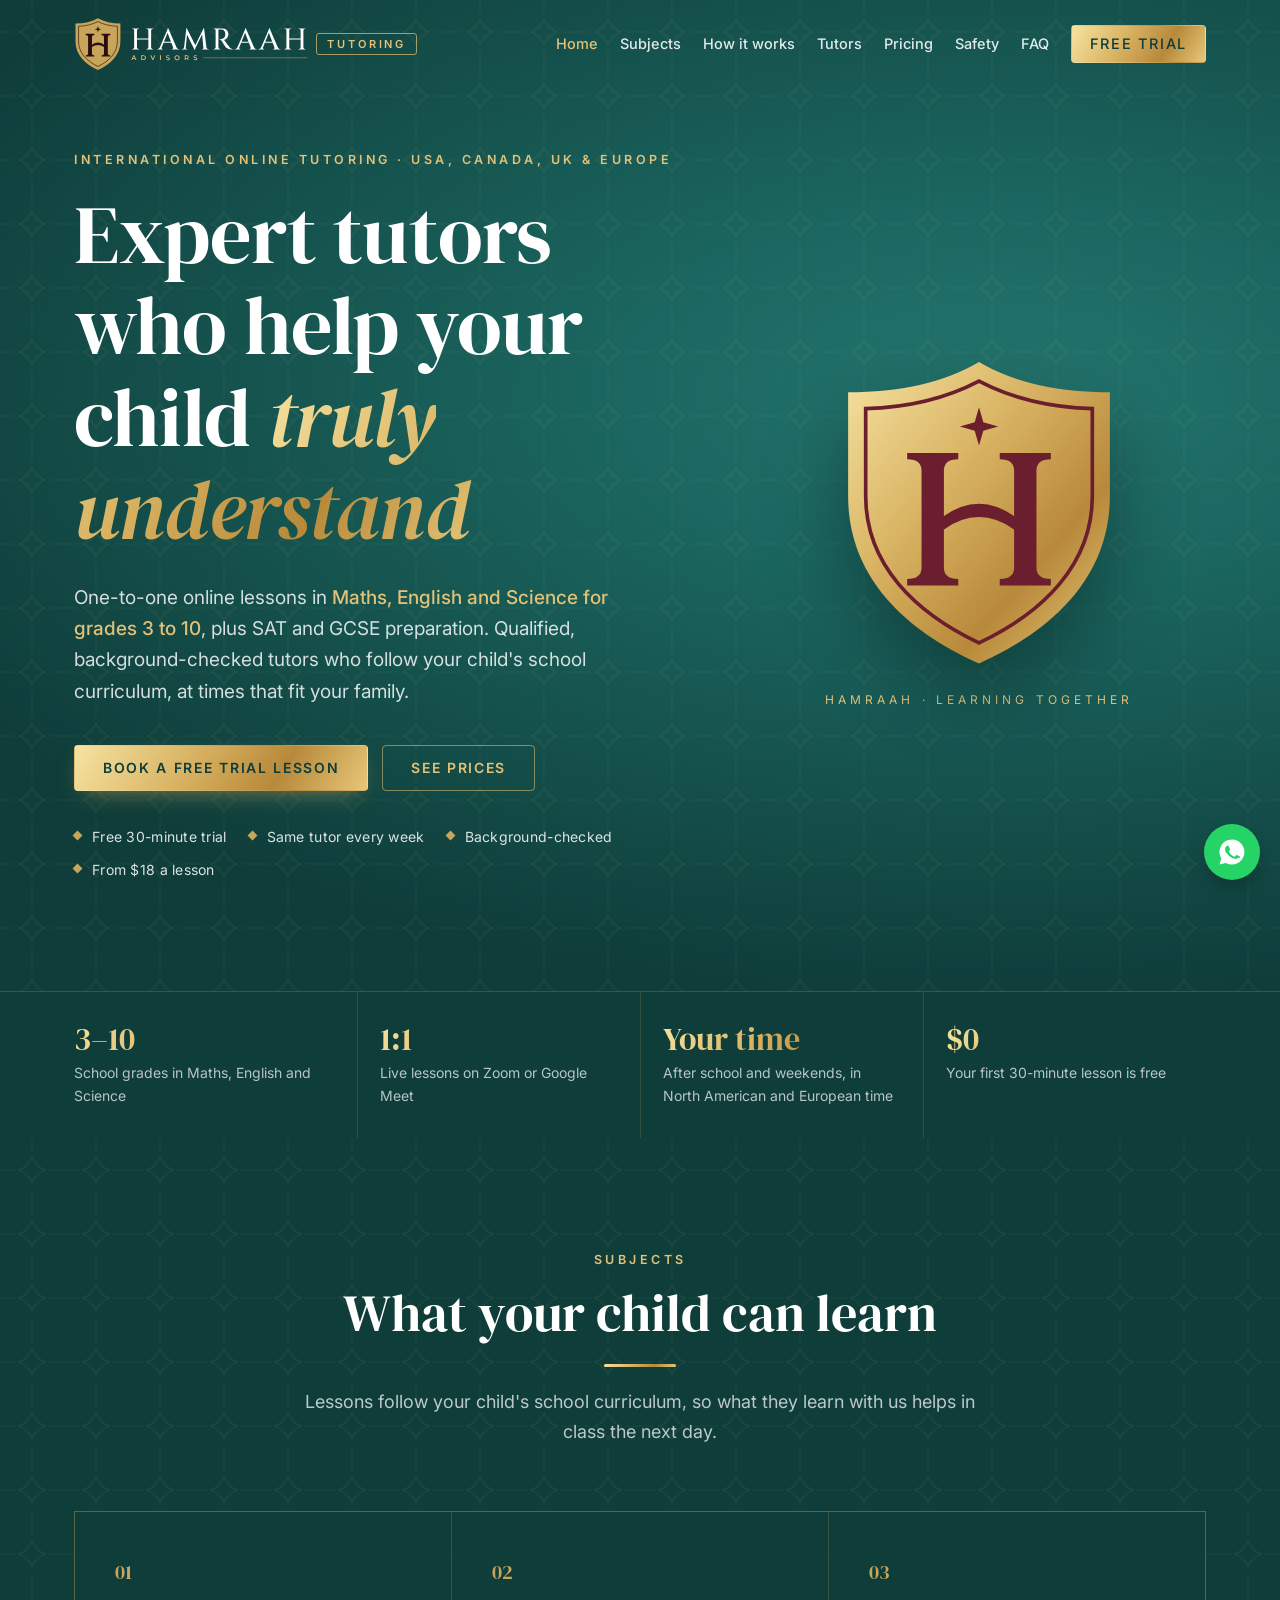
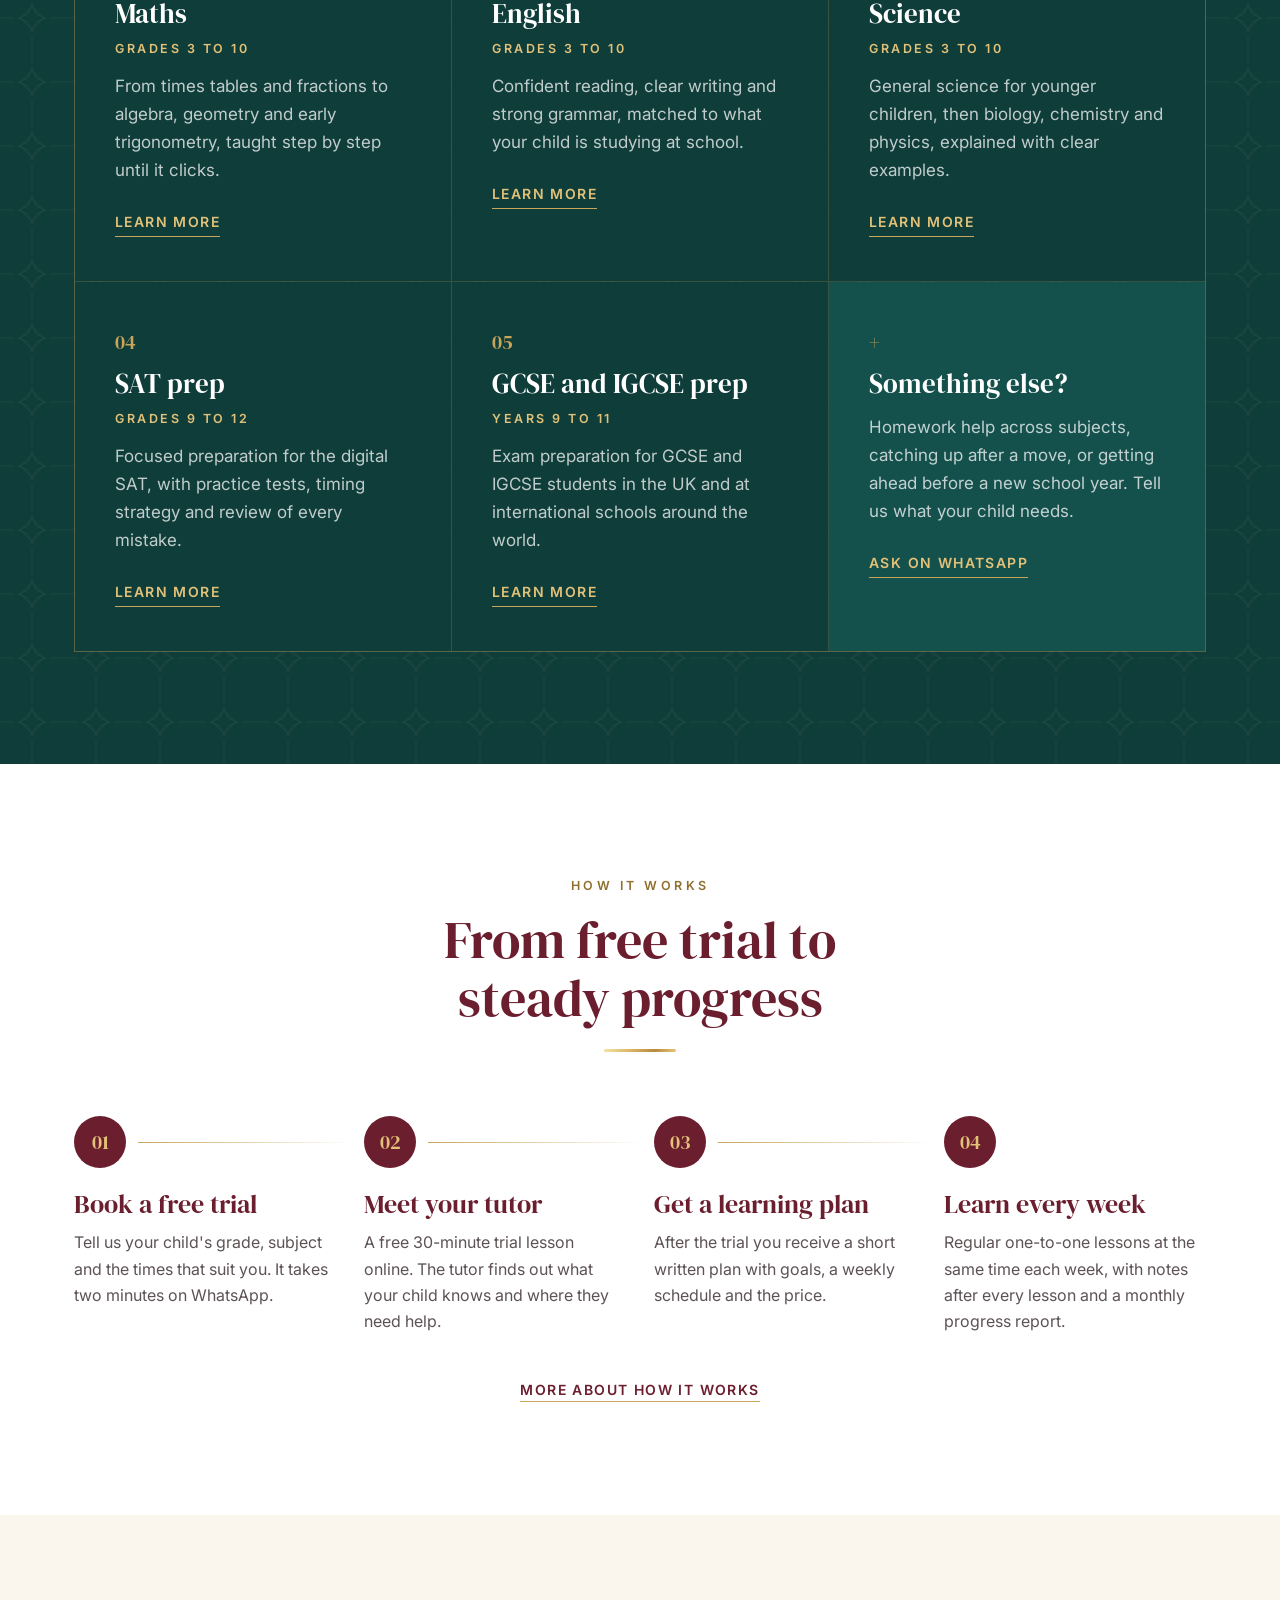
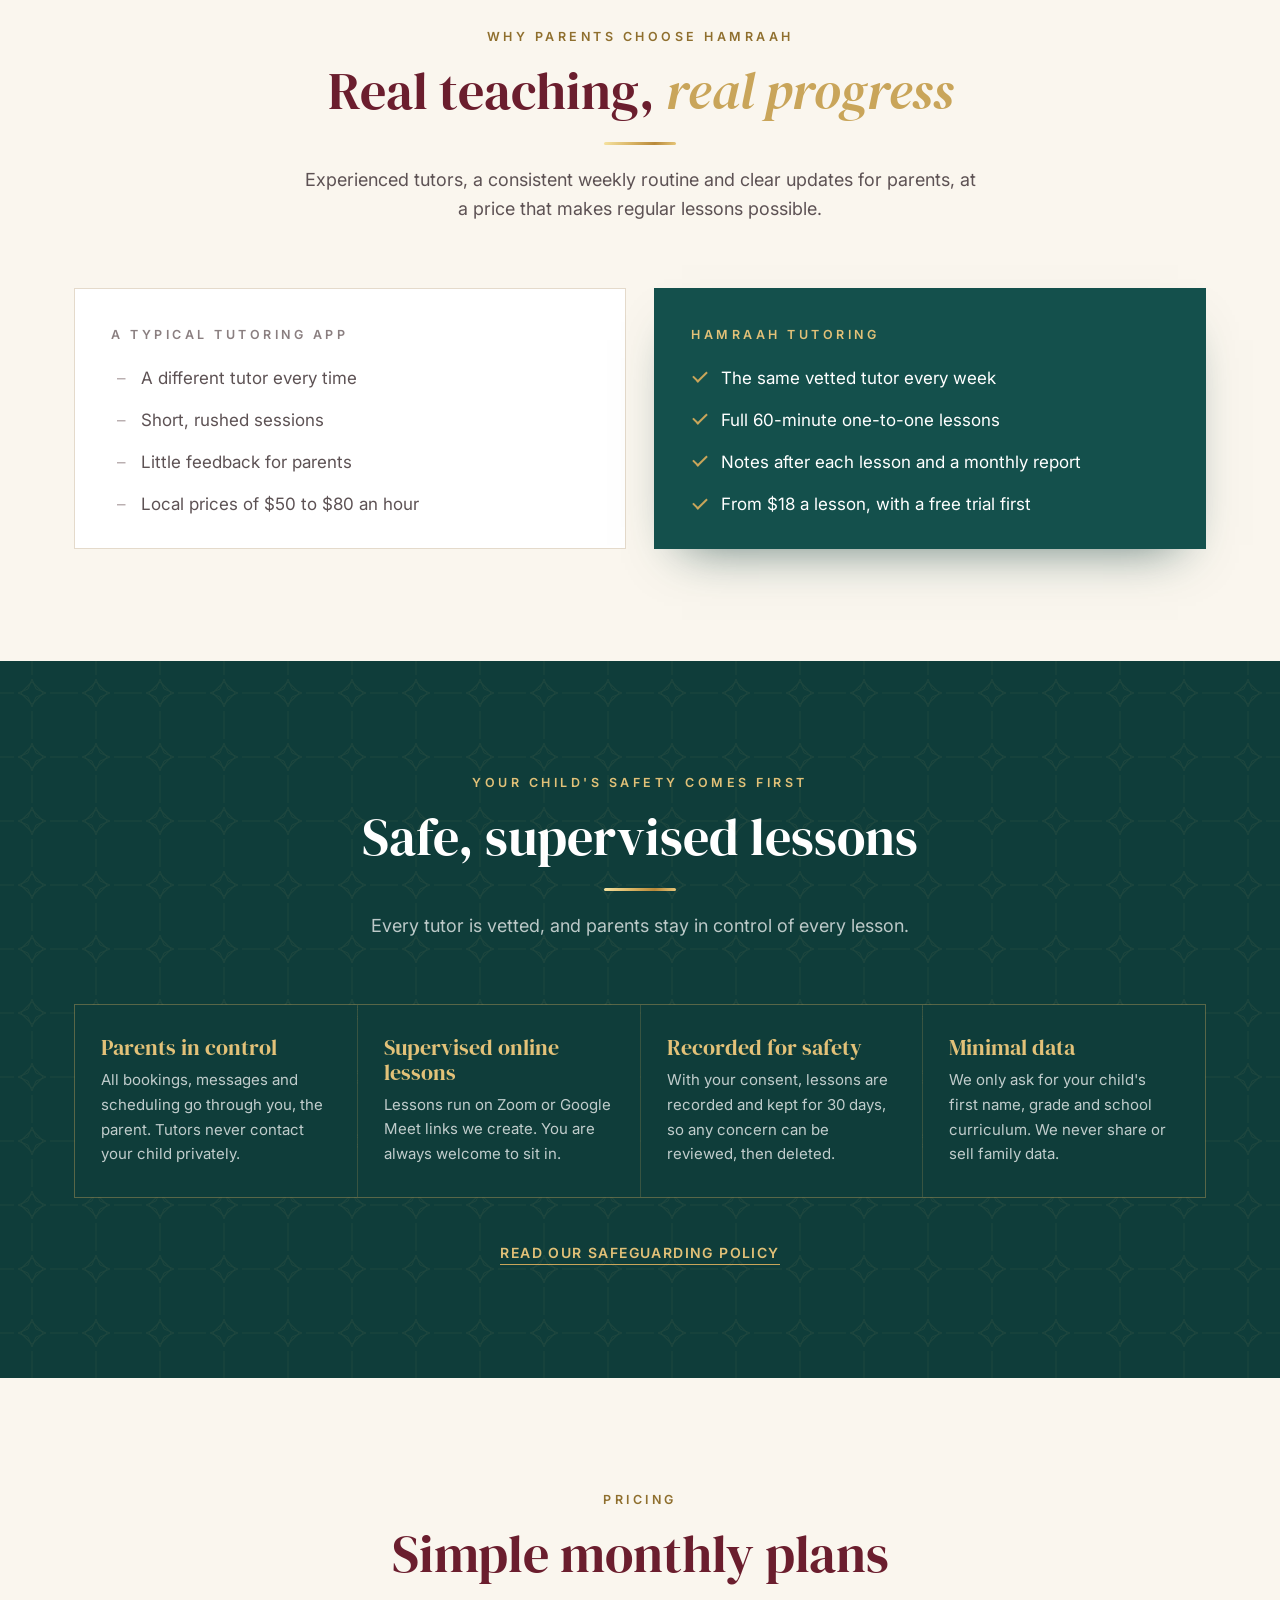
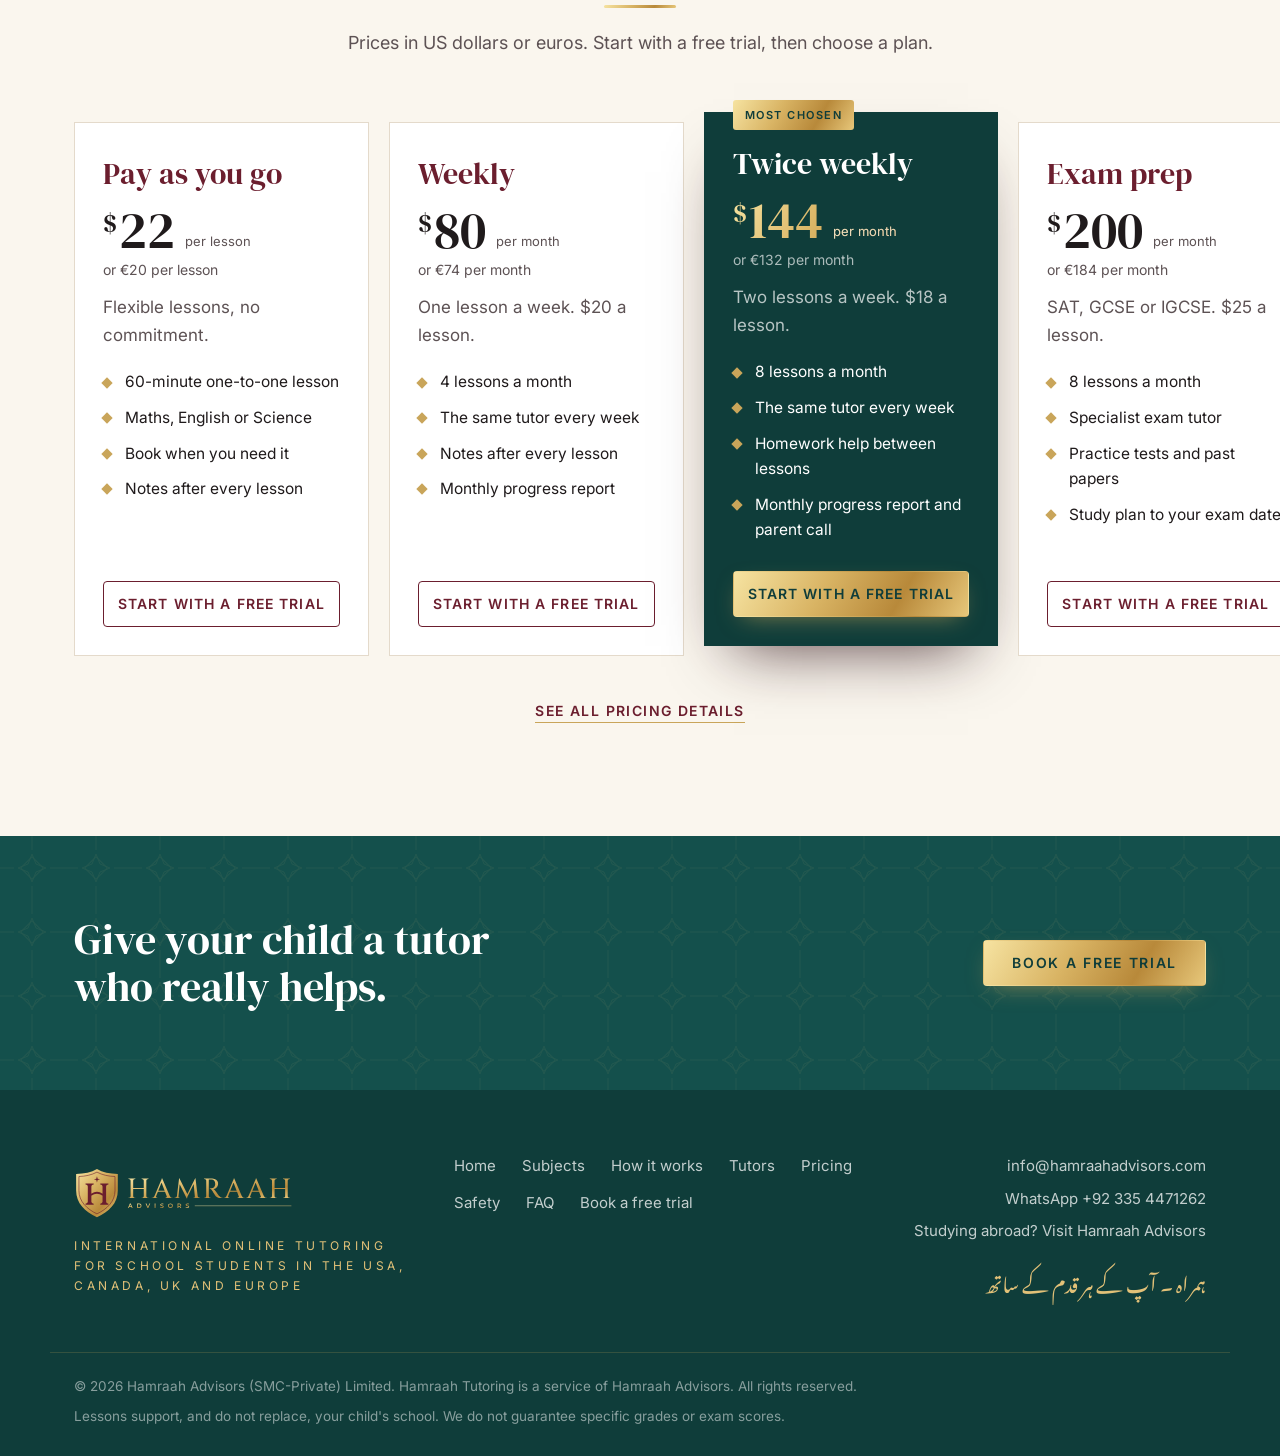
==== commit 7842018a: "Position tutoring as international and add Canada Co-Authored-By: Claude Opus 5.5 <noreply@anthropic" ====
--- a/index.html
+++ b/index.html
@@ -4,7 +4,7 @@
   <meta charset="utf-8">
   <meta name="viewport" content="width=device-width, initial-scale=1">
   <title>Online Maths, English &amp; Science Tutors | Hamraah Tutoring</title>
-  <meta name="description" content="One-to-one online tutoring for grades 3 to 10 in the USA, UK and Europe, plus SAT and GCSE prep. Vetted tutors, lessons in your time zone, free trial.">
+  <meta name="description" content="International one-to-one online tutoring for grades 3 to 10 in the USA, Canada, UK and Europe, plus SAT and GCSE prep. Vetted tutors, free trial.">
   <link rel="canonical" href="https://tutoring.hamraahadvisors.com/">
   <meta name="robots" content="index, follow, max-image-preview:large">
   <meta name="theme-color" content="#0F3D3A">
@@ -16,14 +16,14 @@
   <meta property="og:locale" content="en_US">
   <meta property="og:url" content="https://tutoring.hamraahadvisors.com/">
   <meta property="og:title" content="Online Maths, English &amp; Science Tutors | Hamraah Tutoring">
-  <meta property="og:description" content="One-to-one online tutoring for grades 3 to 10 in the USA, UK and Europe, plus SAT and GCSE prep. Vetted tutors, lessons in your time zone, free trial.">
+  <meta property="og:description" content="International one-to-one online tutoring for grades 3 to 10 in the USA, Canada, UK and Europe, plus SAT and GCSE prep. Vetted tutors, free trial.">
   <meta property="og:image" content="https://tutoring.hamraahadvisors.com/assets/og-image.jpg">
   <meta property="og:image:width" content="1200">
   <meta property="og:image:height" content="630">
   <meta property="og:image:alt" content="Hamraah crest and logo">
   <meta name="twitter:card" content="summary_large_image">
   <meta name="twitter:title" content="Online Maths, English &amp; Science Tutors | Hamraah Tutoring">
-  <meta name="twitter:description" content="One-to-one online tutoring for grades 3 to 10 in the USA, UK and Europe, plus SAT and GCSE prep. Vetted tutors, lessons in your time zone, free trial.">
+  <meta name="twitter:description" content="International one-to-one online tutoring for grades 3 to 10 in the USA, Canada, UK and Europe, plus SAT and GCSE prep. Vetted tutors, free trial.">
   <meta name="twitter:image" content="https://tutoring.hamraahadvisors.com/assets/og-image.jpg">
   <link rel="preconnect" href="https://fonts.googleapis.com">
   <link rel="preconnect" href="https://fonts.gstatic.com" crossorigin>
@@ -47,11 +47,15 @@
    "logo": "https://tutoring.hamraahadvisors.com/assets/logo/hamraah-crest-full-colour.png",
    "image": "https://tutoring.hamraahadvisors.com/assets/og-image.jpg",
    "email": "info@hamraahadvisors.com",
-   "description": "Online one-to-one tutoring in Maths, English and Science for school students in the USA, UK and Europe, grades 3 to 10, plus SAT and GCSE preparation, with vetted tutors from Pakistan.",
+   "description": "Online one-to-one tutoring in Maths, English and Science for school students worldwide, mainly in the USA, Canada, the UK and Europe, grades 3 to 10, plus SAT and GCSE preparation, with vetted tutors from Pakistan.",
    "areaServed": [
     {
      "@type": "Country",
      "name": "United States"
+    },
+    {
+     "@type": "Country",
+     "name": "Canada"
     },
     {
      "@type": "Country",
@@ -101,7 +105,7 @@
   <main id="main">
 <section class="hero"><div class="pattern" aria-hidden="true"></div>
 <div class="wrap hero-inner"><div class="hero-copy">
-<p class="eyebrow">Online tutoring · USA, UK &amp; Europe</p>
+<p class="eyebrow">International online tutoring · USA, Canada, UK &amp; Europe</p>
 <h1>Expert tutors who help your child <em>truly understand</em></h1>
 <p class="lede">One-to-one online lessons in <strong>Maths, English and Science for grades 3 to 10</strong>, plus SAT and GCSE preparation. Qualified, background-checked tutors who follow your child's school curriculum, at times that fit your family.</p>
 <div class="hero-cta"><a class="btn btn-gold" href="/book">Book a free trial lesson</a><a class="btn btn-ghost" href="/pricing">See prices</a></div>
@@ -110,10 +114,10 @@
 <section class="strip" aria-label="Highlights"><div class="wrap strip-inner">
 <div><span class="num">3–10</span><span class="lbl">School grades in Maths, English and Science</span></div>
 <div><span class="num">1:1</span><span class="lbl">Live lessons on Zoom or Google Meet</span></div>
-<div><span class="num">Your time</span><span class="lbl">After school and weekends, US and European time</span></div>
+<div><span class="num">Your time</span><span class="lbl">After school and weekends, in North American and European time</span></div>
 <div><span class="num">$0</span><span class="lbl">Your first 30-minute lesson is free</span></div>
 </div></section>
-<section class="section dark"><div class="pattern" aria-hidden="true"></div><div class="wrap"><div class="section-head"><p class="eyebrow">Subjects</p><h2>What your child can learn</h2><span class="rule"></span><p class="sub">Lessons follow your child's school curriculum, so what they learn with us helps in class the next day.</p></div><div class="services three"><article class="service" id="maths"><span class="idx">01</span><h3>Maths</h3><p class="level">Grades 3 to 10</p><p class="svc-intro">From times tables and fractions to algebra, geometry and early trigonometry, taught step by step until it clicks.</p><a class="more" href="/subjects#maths">Learn more</a></article><article class="service" id="english"><span class="idx">02</span><h3>English</h3><p class="level">Grades 3 to 10</p><p class="svc-intro">Confident reading, clear writing and strong grammar, matched to what your child is studying at school.</p><a class="more" href="/subjects#english">Learn more</a></article><article class="service" id="science"><span class="idx">03</span><h3>Science</h3><p class="level">Grades 3 to 10</p><p class="svc-intro">General science for younger children, then biology, chemistry and physics, explained with clear examples.</p><a class="more" href="/subjects#science">Learn more</a></article><article class="service" id="sat"><span class="idx">04</span><h3>SAT prep</h3><p class="level">Grades 9 to 12</p><p class="svc-intro">Focused preparation for the digital SAT, with practice tests, timing strategy and review of every mistake.</p><a class="more" href="/subjects#sat">Learn more</a></article><article class="service" id="gcse"><span class="idx">05</span><h3>GCSE and IGCSE prep</h3><p class="level">Years 9 to 11</p><p class="svc-intro">Exam preparation for GCSE and IGCSE students in the UK and international schools across Europe.</p><a class="more" href="/subjects#gcse">Learn more</a></article><article class="service ask"><span class="idx">+</span><h3>Something else?</h3><p class="svc-intro">Homework help across subjects, catching up after a move, or getting ahead before a new school year. Tell us what your child needs.</p><a class="more" href="https://wa.me/923354471262" target="_blank" rel="noopener">Ask on WhatsApp</a></article></div></div></section>
+<section class="section dark"><div class="pattern" aria-hidden="true"></div><div class="wrap"><div class="section-head"><p class="eyebrow">Subjects</p><h2>What your child can learn</h2><span class="rule"></span><p class="sub">Lessons follow your child's school curriculum, so what they learn with us helps in class the next day.</p></div><div class="services three"><article class="service" id="maths"><span class="idx">01</span><h3>Maths</h3><p class="level">Grades 3 to 10</p><p class="svc-intro">From times tables and fractions to algebra, geometry and early trigonometry, taught step by step until it clicks.</p><a class="more" href="/subjects#maths">Learn more</a></article><article class="service" id="english"><span class="idx">02</span><h3>English</h3><p class="level">Grades 3 to 10</p><p class="svc-intro">Confident reading, clear writing and strong grammar, matched to what your child is studying at school.</p><a class="more" href="/subjects#english">Learn more</a></article><article class="service" id="science"><span class="idx">03</span><h3>Science</h3><p class="level">Grades 3 to 10</p><p class="svc-intro">General science for younger children, then biology, chemistry and physics, explained with clear examples.</p><a class="more" href="/subjects#science">Learn more</a></article><article class="service" id="sat"><span class="idx">04</span><h3>SAT prep</h3><p class="level">Grades 9 to 12</p><p class="svc-intro">Focused preparation for the digital SAT, with practice tests, timing strategy and review of every mistake.</p><a class="more" href="/subjects#sat">Learn more</a></article><article class="service" id="gcse"><span class="idx">05</span><h3>GCSE and IGCSE prep</h3><p class="level">Years 9 to 11</p><p class="svc-intro">Exam preparation for GCSE and IGCSE students in the UK and at international schools around the world.</p><a class="more" href="/subjects#gcse">Learn more</a></article><article class="service ask"><span class="idx">+</span><h3>Something else?</h3><p class="svc-intro">Homework help across subjects, catching up after a move, or getting ahead before a new school year. Tell us what your child needs.</p><a class="more" href="https://wa.me/923354471262" target="_blank" rel="noopener">Ask on WhatsApp</a></article></div></div></section>
 <section class="section "><div class="wrap"><div class="section-head"><p class="eyebrow">How it works</p><h2>From free trial to steady progress</h2><span class="rule"></span></div><ol class="steps"><li><h3>Book a free trial</h3><p>Tell us your child&#x27;s grade, subject and the times that suit you. It takes two minutes on WhatsApp.</p></li><li><h3>Meet your tutor</h3><p>A free 30-minute trial lesson online. The tutor finds out what your child knows and where they need help.</p></li><li><h3>Get a learning plan</h3><p>After the trial you receive a short written plan with goals, a weekly schedule and the price.</p></li><li><h3>Learn every week</h3><p>Regular one-to-one lessons at the same time each week, with notes after every lesson and a monthly progress report.</p></li></ol><p class="center-link"><a href="/how-it-works">More about how it works</a></p></div></section>
 <section class="section tint"><div class="wrap"><div class="section-head"><p class="eyebrow">Why parents choose Hamraah</p><h2>Real teaching, <em>real progress</em></h2><span class="rule"></span><p class="sub">Experienced tutors, a consistent weekly routine and clear updates for parents, at a price that makes regular lessons possible.</p></div><div class="compare">
   <div class="compare-col them"><p class="kicker">A typical tutoring app</p><ul>
@@ -136,7 +140,7 @@
     <div class="wrap footer-inner">
       <div class="footer-brand">
         <img src="/assets/logo/hamraah-horizontal-gold-foil.svg" alt="Hamraah" width="729" height="230">
-        <p>Online tutoring for school students in the USA, UK and Europe</p>
+        <p>International online tutoring for school students in the USA, Canada, UK and Europe</p>
       </div>
       <nav class="footer-nav" aria-label="Footer"><a href="/" aria-current="page">Home</a><a href="/subjects">Subjects</a><a href="/how-it-works">How it works</a><a href="/tutors">Tutors</a><a href="/pricing">Pricing</a><a href="/safeguarding">Safety</a><a href="/faq">FAQ</a><a href="/book">Book a free trial</a></nav>
       <div class="footer-contact">
--- a/styles.css
+++ b/styles.css
@@ -535,7 +535,8 @@
 .service.ask { background: var(--teal-2); }
 .service.ask:hover { background: var(--teal); }
 
-.curricula { display: grid; grid-template-columns: repeat(3, 1fr); gap: 24px; }
+.curricula { display: grid; grid-template-columns: repeat(4, 1fr); gap: 20px; }
+.curricula h3 { font-size: 26px !important; }
 .curricula > div { background: var(--ivory); border: 1px solid var(--line); border-top: 3px solid var(--teal); padding: 32px; }
 .curricula h3 { font-size: 30px; color: var(--maroon); margin-bottom: 10px; }
 .curricula p { color: var(--muted); }
@@ -553,6 +554,7 @@
 
 .excl > div, .tutoring .journey li { border-top-color: var(--teal); }
 
+@media (max-width: 1100px) { .curricula { grid-template-columns: 1fr 1fr; } }
 @media (max-width: 980px) {
   .curricula, .zones { grid-template-columns: 1fr; }
 }
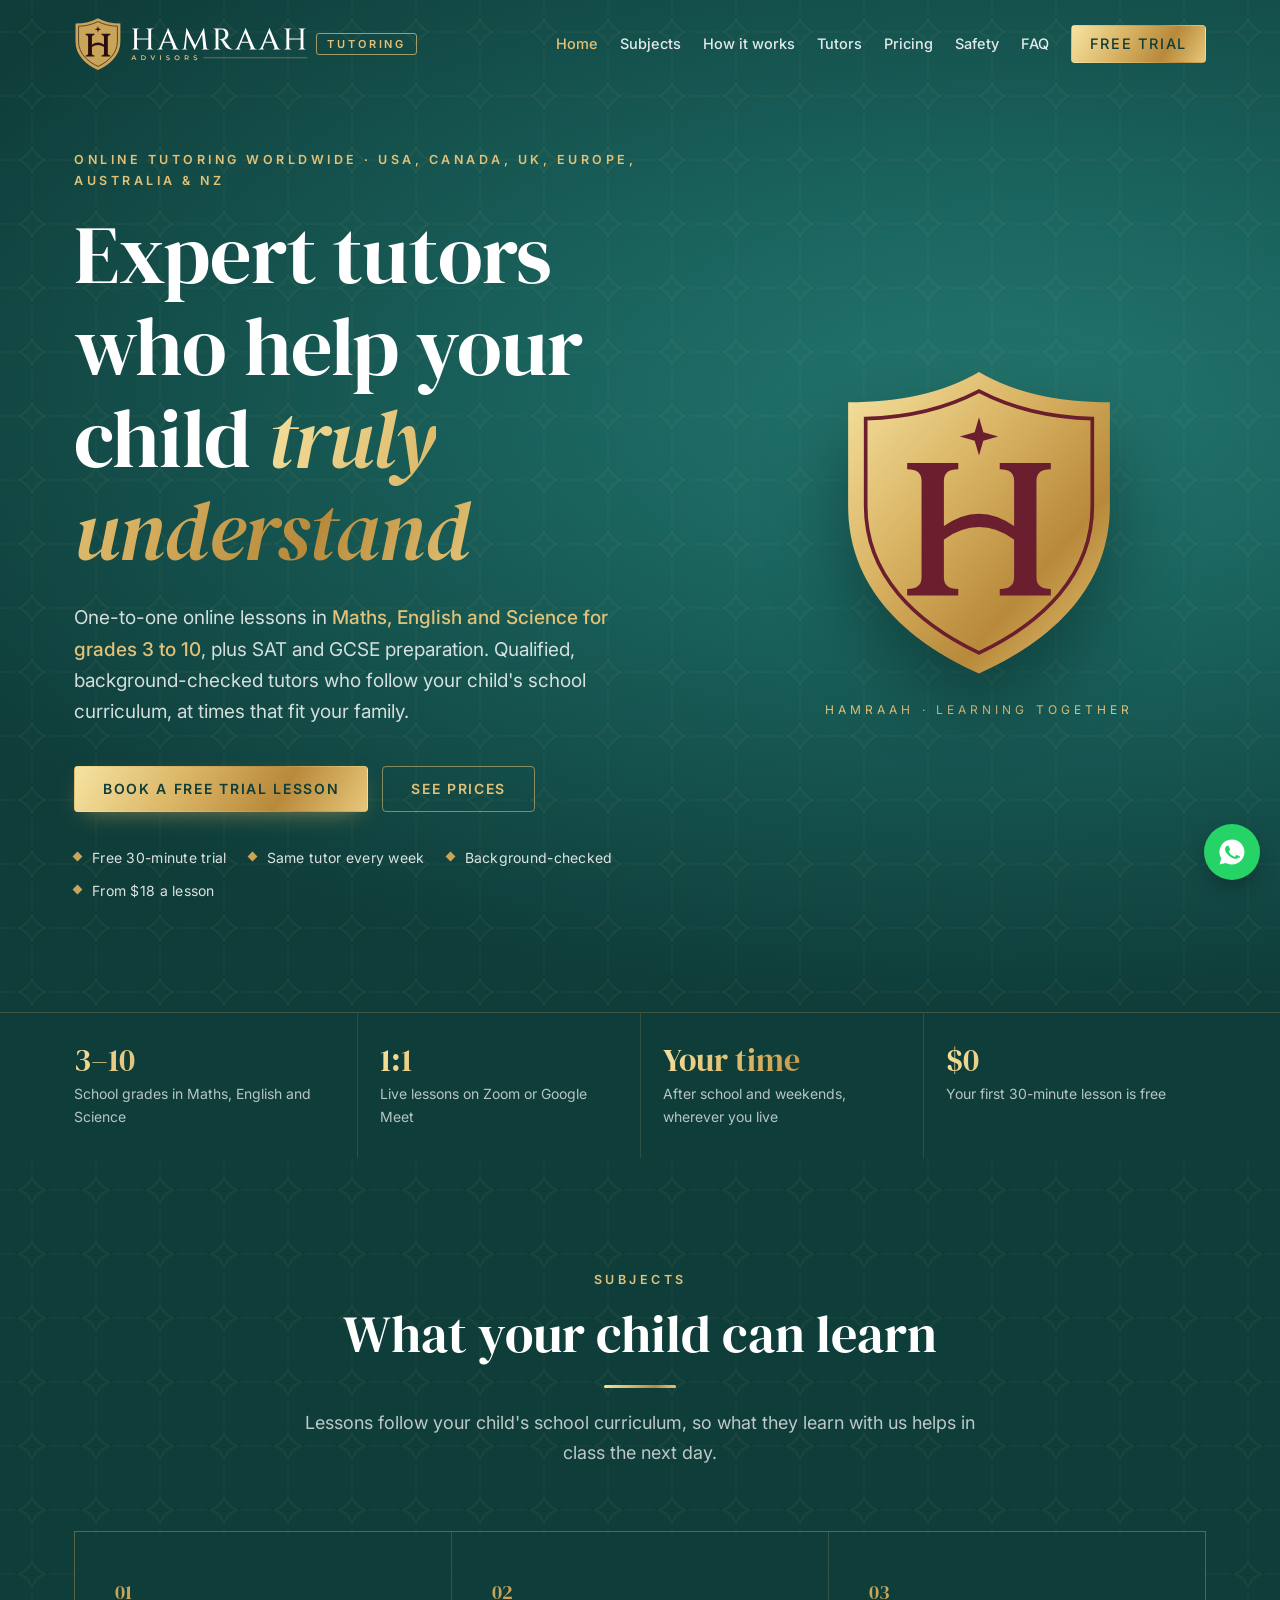
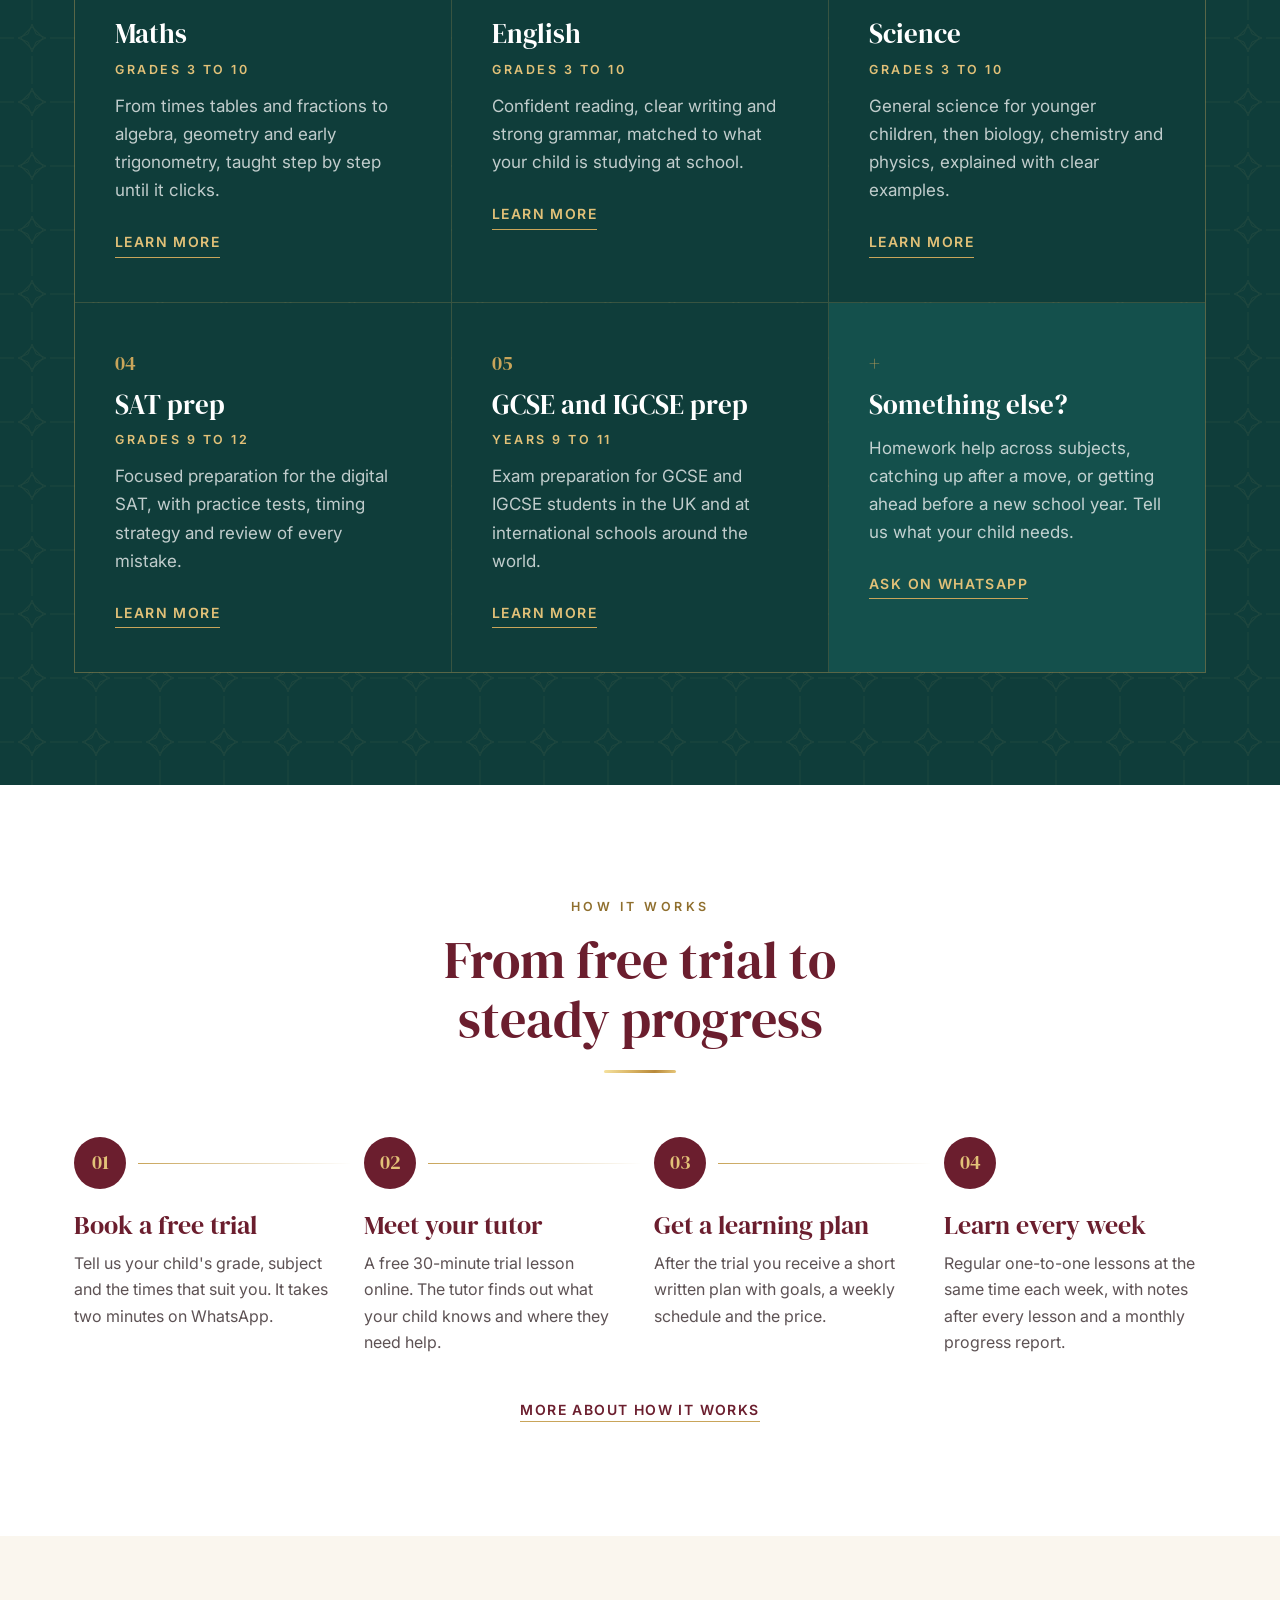
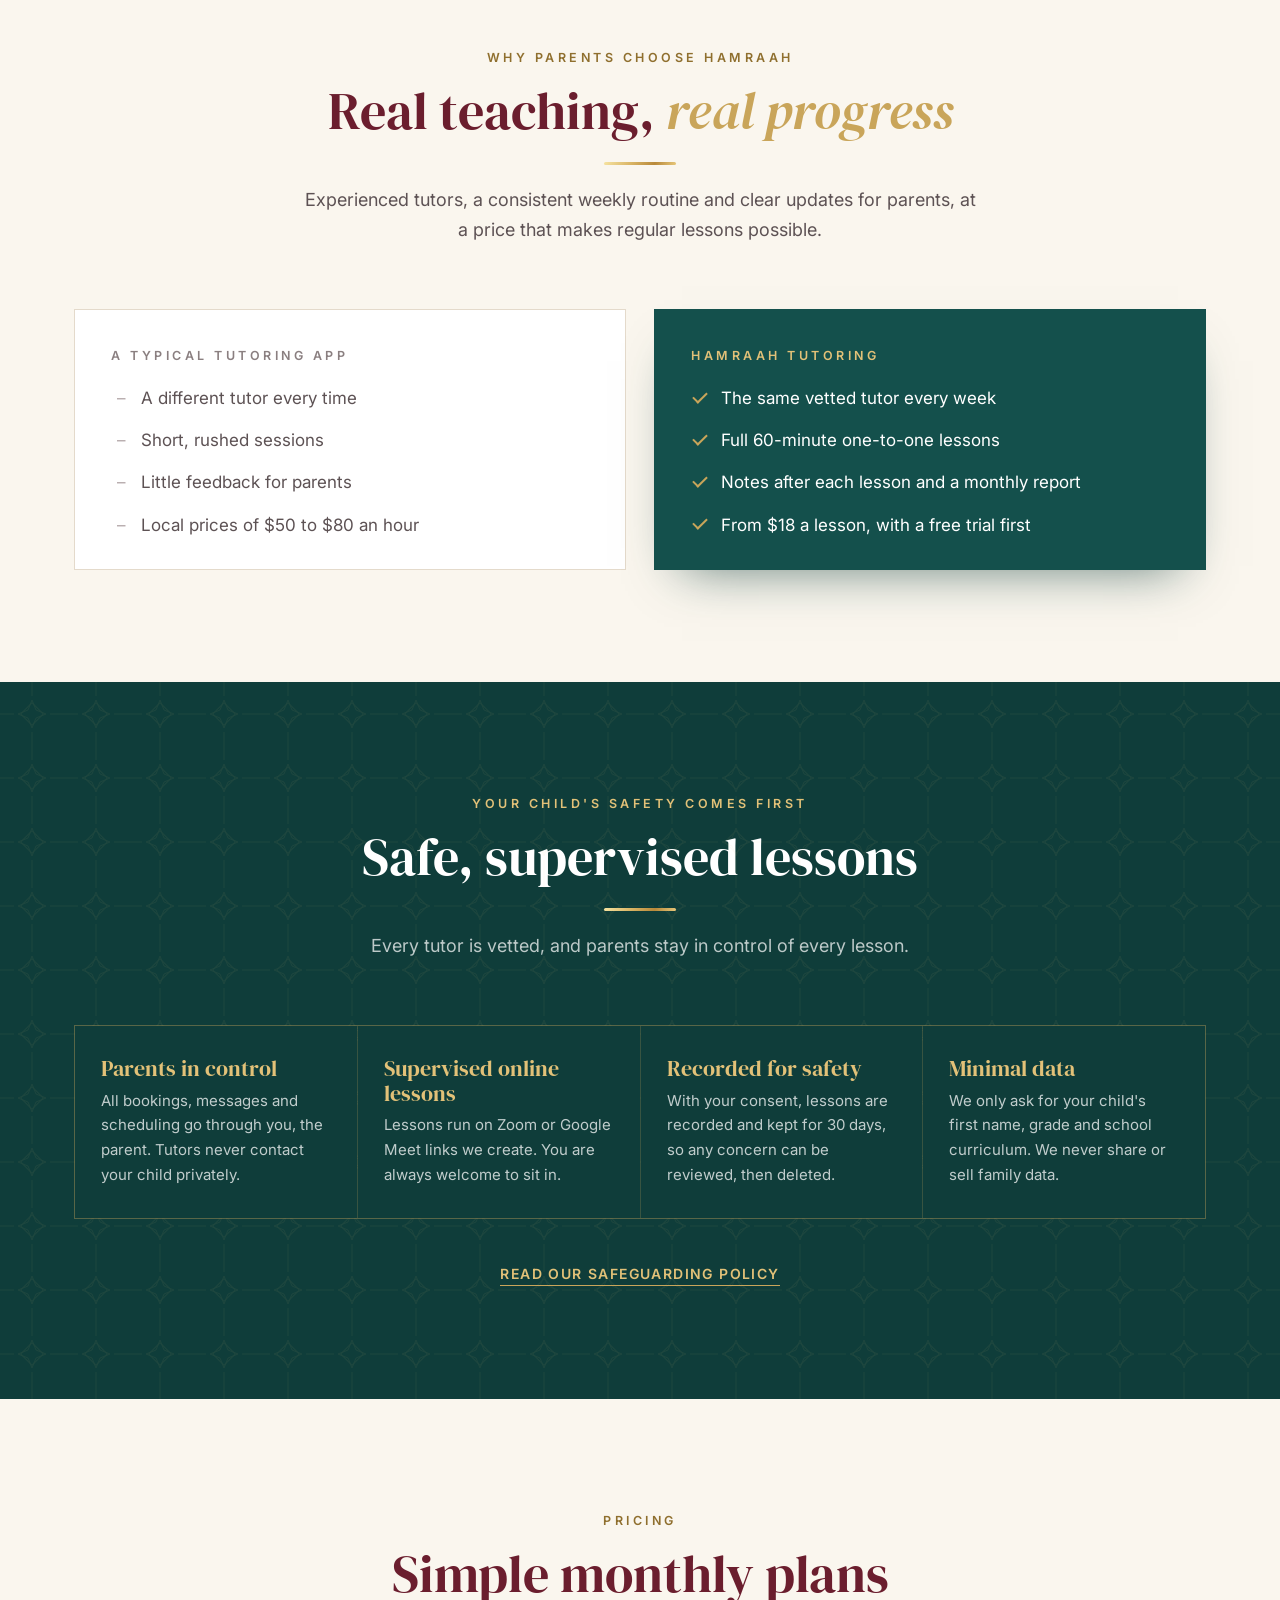
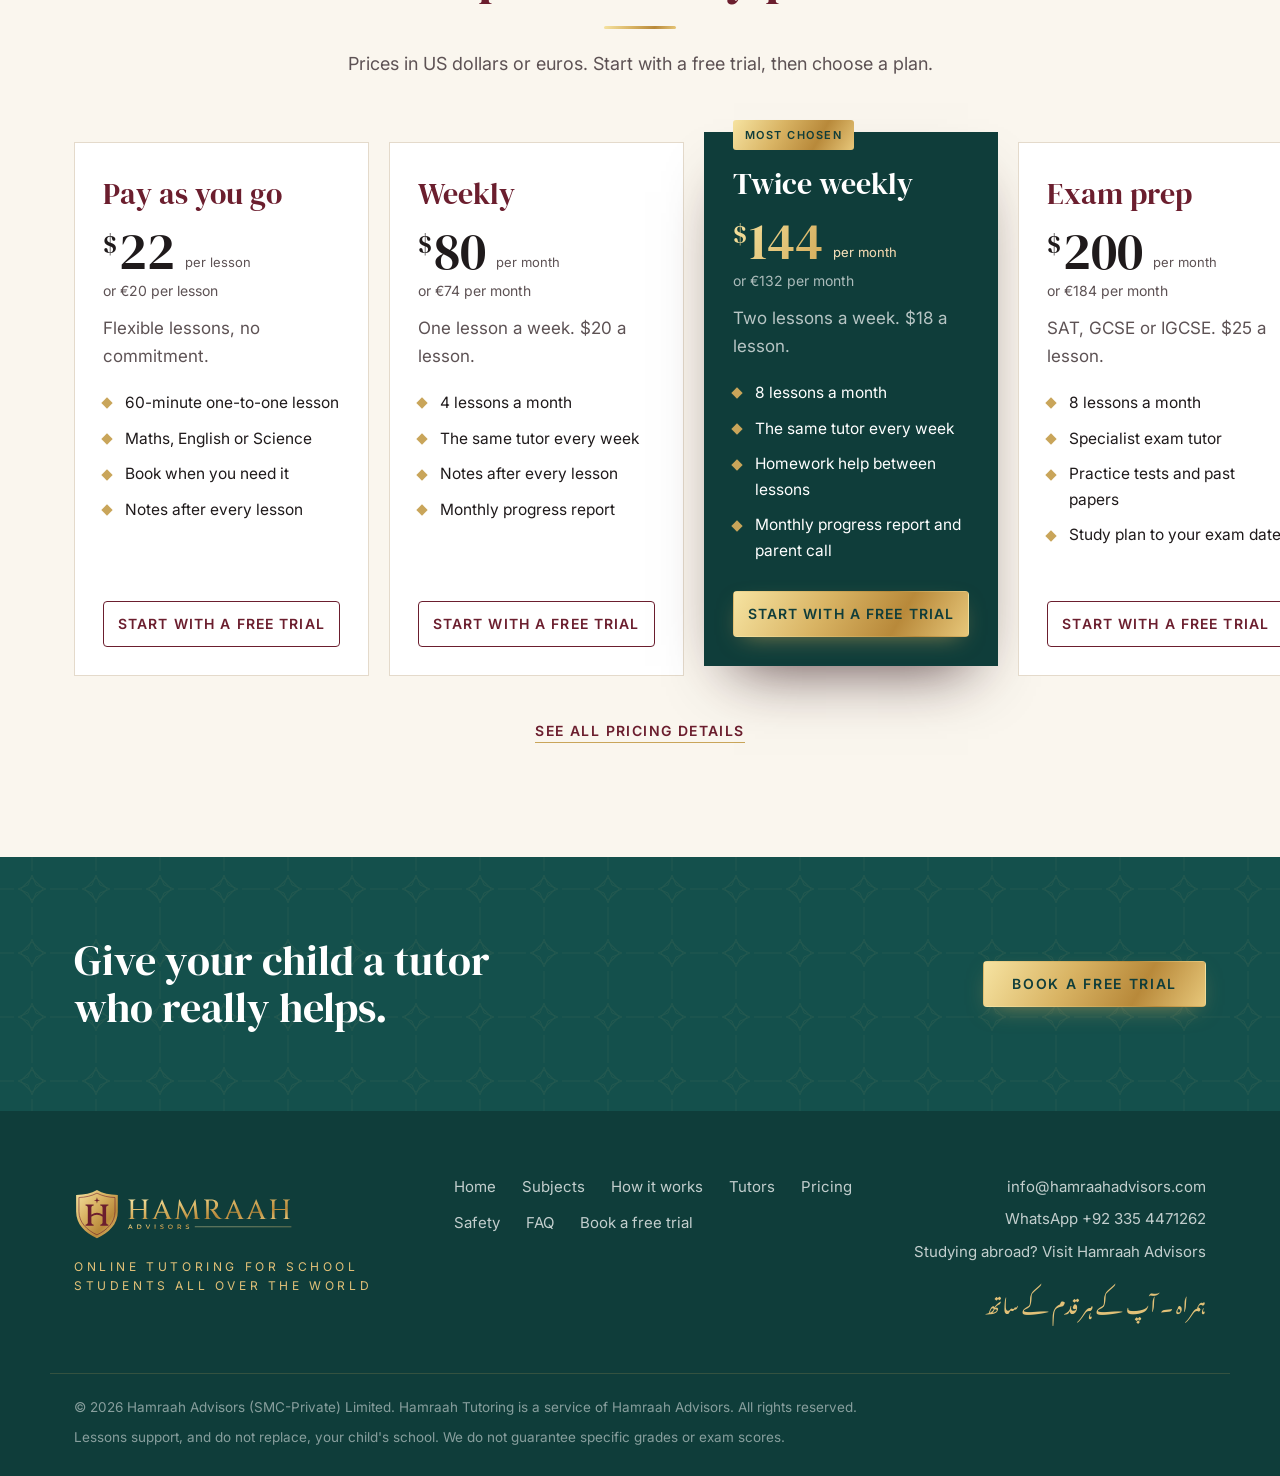
==== commit 37945661: "Position tutoring worldwide: add Australia, New Zealand and other countries Co-Authored-By: Claude O" ====
--- a/index.html
+++ b/index.html
@@ -4,7 +4,7 @@
   <meta charset="utf-8">
   <meta name="viewport" content="width=device-width, initial-scale=1">
   <title>Online Maths, English &amp; Science Tutors | Hamraah Tutoring</title>
-  <meta name="description" content="International one-to-one online tutoring for grades 3 to 10 in the USA, Canada, UK and Europe, plus SAT and GCSE prep. Vetted tutors, free trial.">
+  <meta name="description" content="One-to-one online tutoring worldwide for grades 3 to 10: USA, Canada, UK, Europe, Australia and NZ. SAT and GCSE prep too. Vetted tutors, free trial.">
   <link rel="canonical" href="https://tutoring.hamraahadvisors.com/">
   <meta name="robots" content="index, follow, max-image-preview:large">
   <meta name="theme-color" content="#0F3D3A">
@@ -16,14 +16,14 @@
   <meta property="og:locale" content="en_US">
   <meta property="og:url" content="https://tutoring.hamraahadvisors.com/">
   <meta property="og:title" content="Online Maths, English &amp; Science Tutors | Hamraah Tutoring">
-  <meta property="og:description" content="International one-to-one online tutoring for grades 3 to 10 in the USA, Canada, UK and Europe, plus SAT and GCSE prep. Vetted tutors, free trial.">
+  <meta property="og:description" content="One-to-one online tutoring worldwide for grades 3 to 10: USA, Canada, UK, Europe, Australia and NZ. SAT and GCSE prep too. Vetted tutors, free trial.">
   <meta property="og:image" content="https://tutoring.hamraahadvisors.com/assets/og-image.jpg">
   <meta property="og:image:width" content="1200">
   <meta property="og:image:height" content="630">
   <meta property="og:image:alt" content="Hamraah crest and logo">
   <meta name="twitter:card" content="summary_large_image">
   <meta name="twitter:title" content="Online Maths, English &amp; Science Tutors | Hamraah Tutoring">
-  <meta name="twitter:description" content="International one-to-one online tutoring for grades 3 to 10 in the USA, Canada, UK and Europe, plus SAT and GCSE prep. Vetted tutors, free trial.">
+  <meta name="twitter:description" content="One-to-one online tutoring worldwide for grades 3 to 10: USA, Canada, UK, Europe, Australia and NZ. SAT and GCSE prep too. Vetted tutors, free trial.">
   <meta name="twitter:image" content="https://tutoring.hamraahadvisors.com/assets/og-image.jpg">
   <link rel="preconnect" href="https://fonts.googleapis.com">
   <link rel="preconnect" href="https://fonts.gstatic.com" crossorigin>
@@ -47,7 +47,7 @@
    "logo": "https://tutoring.hamraahadvisors.com/assets/logo/hamraah-crest-full-colour.png",
    "image": "https://tutoring.hamraahadvisors.com/assets/og-image.jpg",
    "email": "info@hamraahadvisors.com",
-   "description": "Online one-to-one tutoring in Maths, English and Science for school students worldwide, mainly in the USA, Canada, the UK and Europe, grades 3 to 10, plus SAT and GCSE preparation, with vetted tutors from Pakistan.",
+   "description": "Online one-to-one tutoring in Maths, English and Science for school students worldwide, including the USA, Canada, the UK, Europe, Australia and New Zealand, grades 3 to 10, plus SAT and GCSE preparation, with vetted tutors from Pakistan.",
    "areaServed": [
     {
      "@type": "Country",
@@ -64,6 +64,14 @@
     {
      "@type": "Place",
      "name": "Europe"
+    },
+    {
+     "@type": "Country",
+     "name": "Australia"
+    },
+    {
+     "@type": "Country",
+     "name": "New Zealand"
     }
    ],
    "knowsAbout": [
@@ -105,7 +113,7 @@
   <main id="main">
 <section class="hero"><div class="pattern" aria-hidden="true"></div>
 <div class="wrap hero-inner"><div class="hero-copy">
-<p class="eyebrow">International online tutoring · USA, Canada, UK &amp; Europe</p>
+<p class="eyebrow">Online tutoring worldwide · USA, Canada, UK, Europe, Australia &amp; NZ</p>
 <h1>Expert tutors who help your child <em>truly understand</em></h1>
 <p class="lede">One-to-one online lessons in <strong>Maths, English and Science for grades 3 to 10</strong>, plus SAT and GCSE preparation. Qualified, background-checked tutors who follow your child's school curriculum, at times that fit your family.</p>
 <div class="hero-cta"><a class="btn btn-gold" href="/book">Book a free trial lesson</a><a class="btn btn-ghost" href="/pricing">See prices</a></div>
@@ -114,7 +122,7 @@
 <section class="strip" aria-label="Highlights"><div class="wrap strip-inner">
 <div><span class="num">3–10</span><span class="lbl">School grades in Maths, English and Science</span></div>
 <div><span class="num">1:1</span><span class="lbl">Live lessons on Zoom or Google Meet</span></div>
-<div><span class="num">Your time</span><span class="lbl">After school and weekends, in North American and European time</span></div>
+<div><span class="num">Your time</span><span class="lbl">After school and weekends, wherever you live</span></div>
 <div><span class="num">$0</span><span class="lbl">Your first 30-minute lesson is free</span></div>
 </div></section>
 <section class="section dark"><div class="pattern" aria-hidden="true"></div><div class="wrap"><div class="section-head"><p class="eyebrow">Subjects</p><h2>What your child can learn</h2><span class="rule"></span><p class="sub">Lessons follow your child's school curriculum, so what they learn with us helps in class the next day.</p></div><div class="services three"><article class="service" id="maths"><span class="idx">01</span><h3>Maths</h3><p class="level">Grades 3 to 10</p><p class="svc-intro">From times tables and fractions to algebra, geometry and early trigonometry, taught step by step until it clicks.</p><a class="more" href="/subjects#maths">Learn more</a></article><article class="service" id="english"><span class="idx">02</span><h3>English</h3><p class="level">Grades 3 to 10</p><p class="svc-intro">Confident reading, clear writing and strong grammar, matched to what your child is studying at school.</p><a class="more" href="/subjects#english">Learn more</a></article><article class="service" id="science"><span class="idx">03</span><h3>Science</h3><p class="level">Grades 3 to 10</p><p class="svc-intro">General science for younger children, then biology, chemistry and physics, explained with clear examples.</p><a class="more" href="/subjects#science">Learn more</a></article><article class="service" id="sat"><span class="idx">04</span><h3>SAT prep</h3><p class="level">Grades 9 to 12</p><p class="svc-intro">Focused preparation for the digital SAT, with practice tests, timing strategy and review of every mistake.</p><a class="more" href="/subjects#sat">Learn more</a></article><article class="service" id="gcse"><span class="idx">05</span><h3>GCSE and IGCSE prep</h3><p class="level">Years 9 to 11</p><p class="svc-intro">Exam preparation for GCSE and IGCSE students in the UK and at international schools around the world.</p><a class="more" href="/subjects#gcse">Learn more</a></article><article class="service ask"><span class="idx">+</span><h3>Something else?</h3><p class="svc-intro">Homework help across subjects, catching up after a move, or getting ahead before a new school year. Tell us what your child needs.</p><a class="more" href="https://wa.me/923354471262" target="_blank" rel="noopener">Ask on WhatsApp</a></article></div></div></section>
@@ -140,7 +148,7 @@
     <div class="wrap footer-inner">
       <div class="footer-brand">
         <img src="/assets/logo/hamraah-horizontal-gold-foil.svg" alt="Hamraah" width="729" height="230">
-        <p>International online tutoring for school students in the USA, Canada, UK and Europe</p>
+        <p>Online tutoring for school students all over the world</p>
       </div>
       <nav class="footer-nav" aria-label="Footer"><a href="/" aria-current="page">Home</a><a href="/subjects">Subjects</a><a href="/how-it-works">How it works</a><a href="/tutors">Tutors</a><a href="/pricing">Pricing</a><a href="/safeguarding">Safety</a><a href="/faq">FAQ</a><a href="/book">Book a free trial</a></nav>
       <div class="footer-contact">
--- a/styles.css
+++ b/styles.css
@@ -535,14 +535,14 @@
 .service.ask { background: var(--teal-2); }
 .service.ask:hover { background: var(--teal); }
 
-.curricula { display: grid; grid-template-columns: repeat(4, 1fr); gap: 20px; }
+.curricula { display: grid; grid-template-columns: repeat(3, 1fr); gap: 20px; }
 .curricula h3 { font-size: 26px !important; }
 .curricula > div { background: var(--ivory); border: 1px solid var(--line); border-top: 3px solid var(--teal); padding: 32px; }
 .curricula h3 { font-size: 30px; color: var(--maroon); margin-bottom: 10px; }
 .curricula p { color: var(--muted); }
 
 /* Lesson times */
-.zones { display: grid; grid-template-columns: repeat(3, 1fr); gap: 24px; }
+.zones { display: grid; grid-template-columns: repeat(4, 1fr); gap: 20px; }
 .zones > div { background: #fff; border: 1px solid var(--line); border-top: 3px solid var(--teal); padding: 30px; }
 .zones .t { font-family: var(--serif); font-size: 34px; color: var(--maroon); margin: 10px 0 8px; line-height: 1.1; }
 .zones p:last-child { color: var(--muted); font-size: 15px; }
@@ -554,7 +554,7 @@
 
 .excl > div, .tutoring .journey li { border-top-color: var(--teal); }
 
-@media (max-width: 1100px) { .curricula { grid-template-columns: 1fr 1fr; } }
+@media (max-width: 1100px) { .curricula, .zones { grid-template-columns: 1fr 1fr; } }
 @media (max-width: 980px) {
   .curricula, .zones { grid-template-columns: 1fr; }
 }
